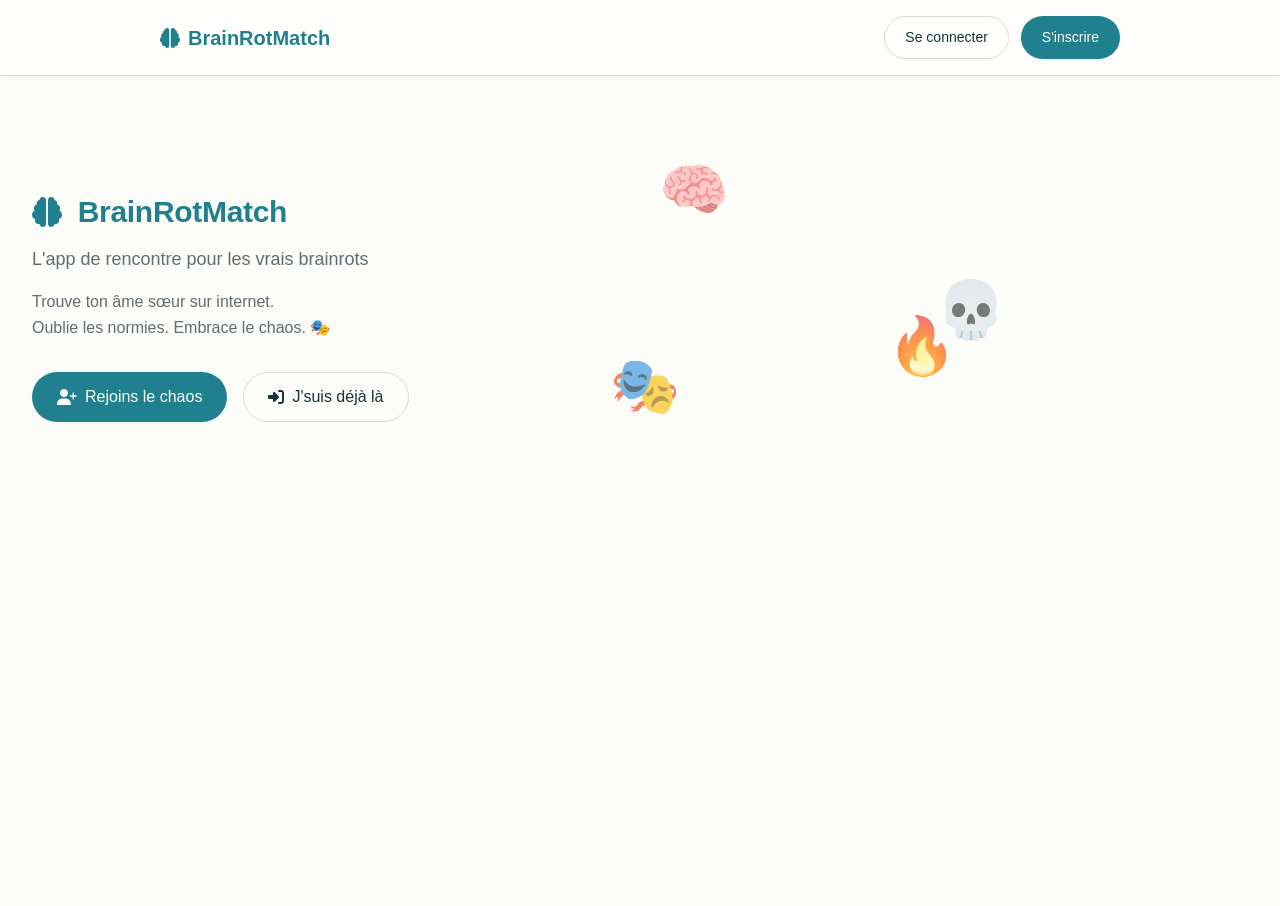
==== frontend/index.html @ 14f940de "Add Frontend" ====
<!DOCTYPE html>
<html lang="fr">
<head>
    <meta charset="UTF-8">
    <meta name="viewport" content="width=device-width, initial-scale=1.0">
    <title>BrainRotMatch - L'app pour les vrais dégénérés</title>
    <link rel="stylesheet" href="style.css">
    <link rel="stylesheet" href="https://cdnjs.cloudflare.com/ajax/libs/font-awesome/6.4.0/css/all.min.css">
</head>
<body>
    <div id="app">
        <!-- Navigation Bar -->
        <nav class="navbar">
            <div class="nav-container">
                <div class="logo">
                    <i class="fas fa-brain"></i>
                    <span>BrainRotMatch</span>
                </div>
                <div class="nav-buttons">
                    <button id="loginBtn" class="btn btn-outline">Se connecter</button>
                    <button id="signupBtn" class="btn btn-primary">S'inscrire</button>
                </div>
                <div id="userMenu" class="user-menu" style="display: none;">
                    <div class="user-info">
                        <span id="userDisplay"></span>
                    </div>
                    <button id="logoutBtn" class="btn btn-small">Déconnexion</button>
                </div>
            </div>
        </nav>

        <!-- Main Content -->
        <main id="mainContent" class="main-content">
            <!-- Landing Page -->
            <section id="landingPage" class="page landing-page active">
                <div class="landing-container">
                    <div class="landing-content">
                        <h1 class="landing-title">
                            <i class="fas fa-brain"></i> BrainRotMatch
                        </h1>
                        <p class="landing-subtitle">L'app de rencontre pour les vrais brainrots</p>
                        <p class="landing-description">
                            Trouve ton âme sœur sur internet.<br>
                            Oublie les normies. Embrace le chaos. 🎭
                        </p>
                        <div class="landing-buttons">
                            <button id="landingSignupBtn" class="btn btn-primary btn-lg">
                                <i class="fas fa-user-plus"></i> Rejoins le chaos
                            </button>
                            <button id="landingLoginBtn" class="btn btn-outline btn-lg">
                                <i class="fas fa-sign-in-alt"></i> J'suis déjà là
                            </button>
                        </div>
                    </div>
                    <div class="landing-visual">
                        <div class="floating-emoji">🧠</div>
                        <div class="floating-emoji" style="--delay: 1s">💀</div>
                        <div class="floating-emoji" style="--delay: 2s">🎭</div>
                        <div class="floating-emoji" style="--delay: 3s">🔥</div>
                    </div>
                </div>
            </section>

            <!-- Login Page -->
            <section id="loginPage" class="page login-page">
                <div class="form-container">
                    <div class="form-card">
                        <button class="close-btn" onclick="closePage('loginPage')">
                            <i class="fas fa-times"></i>
                        </button>
                        <h2>Se connecter</h2>
                        <form id="loginForm" class="auth-form">
                            <div class="form-group">
                                <label for="loginEmail">Email</label>
                                <input 
                                    type="email" 
                                    id="loginEmail" 
                                    name="email" 
                                    placeholder="ton@email.com" 
                                    required
                                >
                            </div>
                            <div class="form-group">
                                <label for="loginPassword">Mot de passe</label>
                                <input 
                                    type="password" 
                                    id="loginPassword" 
                                    name="password" 
                                    placeholder="••••••••" 
                                    required
                                >
                            </div>
                            <button type="submit" class="btn btn-primary btn-full">
                                Me connecter
                            </button>
                        </form>
                        <p class="form-link">
                            Pas encore inscrit ? 
                            <button onclick="switchPage('loginPage', 'signupPage')" class="link-btn">
                                S'inscrire
                            </button>
                        </p>
                    </div>
                </div>
            </section>

            <!-- Signup Page -->
            <section id="signupPage" class="page signup-page">
                <div class="form-container">
                    <div class="form-card">
                        <button class="close-btn" onclick="closePage('signupPage')">
                            <i class="fas fa-times"></i>
                        </button>
                        <h2>Rejoins le chaos</h2>
                        <form id="signupForm" class="auth-form">
                            <div class="form-group">
                                <label for="signupUsername">Nom d'utilisateur</label>
                                <input 
                                    type="text" 
                                    id="signupUsername" 
                                    name="username" 
                                    placeholder="ton_pseudo_chelou" 
                                    required
                                >
                            </div>
                            <div class="form-group">
                                <label for="signupEmail">Email</label>
                                <input 
                                    type="email" 
                                    id="signupEmail" 
                                    name="email" 
                                    placeholder="ton@email.com" 
                                    required
                                >
                            </div>
                            <div class="form-group">
                                <label for="signupPassword">Mot de passe</label>
                                <input 
                                    type="password" 
                                    id="signupPassword" 
                                    name="password" 
                                    placeholder="••••••••" 
                                    required
                                >
                            </div>
                            <div class="form-group">
                                <label for="signupConfirm">Confirmer le mot de passe</label>
                                <input 
                                    type="password" 
                                    id="signupConfirm" 
                                    name="confirm_password" 
                                    placeholder="••••••••" 
                                    required
                                >
                            </div>
                            <div class="form-group">
                                <label for="signupAge">Âge</label>
                                <input 
                                    type="number" 
                                    id="signupAge" 
                                    name="age" 
                                    placeholder="18" 
                                    min="18" 
                                    required
                                >
                            </div>
                            <div class="form-group">
                                <label for="signupBio">Bio (dis-nous quelque chose de chelou)</label>
                                <textarea 
                                    id="signupBio" 
                                    name="bio" 
                                    placeholder="Je suis fan de memes sans sens et j'aime les animes..." 
                                    rows="3"
                                ></textarea>
                            </div>
                            <div class="checkbox-group">
                                <input 
                                    type="checkbox" 
                                    id="brainrotCheck" 
                                    name="is_brainrot" 
                                    required
                                >
                                <label for="brainrotCheck" class="checkbox-label">
                                    <i class="fas fa-check-circle"></i>
                                    Je confirme que je suis un vrai brainrot 🧠💀
                                </label>
                            </div>
                            <button type="submit" class="btn btn-primary btn-full">
                                Créer mon compte
                            </button>
                        </form>
                        <p class="form-link">
                            Déjà inscrit ? 
                            <button onclick="switchPage('signupPage', 'loginPage')" class="link-btn">
                                Se connecter
                            </button>
                        </p>
                    </div>
                </div>
            </section>

            <!-- Swiping Page (Main App) -->
            <section id="swipePage" class="page swipe-page" style="display: none;">
                <div class="swipe-container">
                    <!-- Profile Cards Stack -->
                    <div class="cards-stack">
                        <div class="profile-card">
                            <div class="card-image">
                                <div class="placeholder-image">
                                    <i class="fas fa-image"></i>
                                </div>
                            </div>
                            <div class="card-info">
                                <h3>Charge les profils...</h3>
                                <p>C'est en construction 🚀</p>
                            </div>
                        </div>
                    </div>

                    <!-- Swipe Controls -->
                    <div class="swipe-controls">
                        <button id="rejectBtn" class="control-btn reject-btn" title="Non merci">
                            <i class="fas fa-times"></i>
                        </button>
                        <button id="likeBtn" class="control-btn like-btn" title="Oh oui !">
                            <i class="fas fa-heart"></i>
                        </button>
                    </div>
                </div>

                <!-- Keyboard Hints -->
                <div class="keyboard-hints">
                    <span><kbd>← </kbd> ou clic left = Non</span>
                    <span><kbd>→ </kbd> ou clic right = Oui</span>
                </div>
            </section>

            <!-- Profile Page -->
            <section id="profilePage" class="page profile-page" style="display: none;">
                <div class="profile-container">
                    <div class="profile-card-large">
                        <div class="profile-header">
                            <h2 id="profileName"></h2>
                            <button class="close-btn" onclick="closePage('profilePage')">
                                <i class="fas fa-times"></i>
                            </button>
                        </div>
                        <div class="profile-content">
                            <div class="profile-image">
                                <div class="placeholder-image">
                                    <i class="fas fa-user"></i>
                                </div>
                            </div>
                            <div class="profile-info">
                                <p id="profileAge"></p>
                                <p id="profileBio"></p>
                            </div>
                        </div>
                        <button class="btn btn-primary btn-full" onclick="goToSwipe()">
                            Retour aux matches
                        </button>
                    </div>
                </div>
            </section>
        </main>

        <!-- Toast Notifications -->
        <div id="toastContainer" class="toast-container"></div>
    </div>

    <script src="script.js"></script>
</body>
</html>
---- frontend/style.css ----
:root {
  /* Primitive Color Tokens */
  --color-white: rgba(255, 255, 255, 1);
  --color-black: rgba(0, 0, 0, 1);
  --color-cream-50: rgba(252, 252, 249, 1);
  --color-cream-100: rgba(255, 255, 253, 1);
  --color-gray-200: rgba(245, 245, 245, 1);
  --color-gray-300: rgba(167, 169, 169, 1);
  --color-gray-400: rgba(119, 124, 124, 1);
  --color-slate-500: rgba(98, 108, 113, 1);
  --color-brown-600: rgba(94, 82, 64, 1);
  --color-charcoal-700: rgba(31, 33, 33, 1);
  --color-charcoal-800: rgba(38, 40, 40, 1);
  --color-slate-900: rgba(19, 52, 59, 1);
  --color-teal-300: rgba(50, 184, 198, 1);
  --color-teal-400: rgba(45, 166, 178, 1);
  --color-teal-500: rgba(33, 128, 141, 1);
  --color-teal-600: rgba(29, 116, 128, 1);
  --color-teal-700: rgba(26, 104, 115, 1);
  --color-teal-800: rgba(41, 150, 161, 1);
  --color-red-400: rgba(255, 84, 89, 1);
  --color-red-500: rgba(192, 21, 47, 1);
  --color-orange-400: rgba(230, 129, 97, 1);
  --color-orange-500: rgba(168, 75, 47, 1);

  /* RGB versions for opacity control */
  --color-brown-600-rgb: 94, 82, 64;
  --color-teal-500-rgb: 33, 128, 141;
  --color-slate-900-rgb: 19, 52, 59;
  --color-slate-500-rgb: 98, 108, 113;
  --color-red-500-rgb: 192, 21, 47;
  --color-red-400-rgb: 255, 84, 89;
  --color-orange-500-rgb: 168, 75, 47;
  --color-orange-400-rgb: 230, 129, 97;

  /* Background color tokens (Light Mode) */
  --color-bg-1: rgba(59, 130, 246, 0.08); /* Light blue */
  --color-bg-2: rgba(245, 158, 11, 0.08); /* Light yellow */
  --color-bg-3: rgba(34, 197, 94, 0.08); /* Light green */
  --color-bg-4: rgba(239, 68, 68, 0.08); /* Light red */
  --color-bg-5: rgba(147, 51, 234, 0.08); /* Light purple */
  --color-bg-6: rgba(249, 115, 22, 0.08); /* Light orange */
  --color-bg-7: rgba(236, 72, 153, 0.08); /* Light pink */
  --color-bg-8: rgba(6, 182, 212, 0.08); /* Light cyan */

  /* Semantic Color Tokens (Light Mode) */
  --color-background: var(--color-cream-50);
  --color-surface: var(--color-cream-100);
  --color-text: var(--color-slate-900);
  --color-text-secondary: var(--color-slate-500);
  --color-primary: var(--color-teal-500);
  --color-primary-hover: var(--color-teal-600);
  --color-primary-active: var(--color-teal-700);
  --color-secondary: rgba(var(--color-brown-600-rgb), 0.12);
  --color-secondary-hover: rgba(var(--color-brown-600-rgb), 0.2);
  --color-secondary-active: rgba(var(--color-brown-600-rgb), 0.25);
  --color-border: rgba(var(--color-brown-600-rgb), 0.2);
  --color-btn-primary-text: var(--color-cream-50);
  --color-card-border: rgba(var(--color-brown-600-rgb), 0.12);
  --color-card-border-inner: rgba(var(--color-brown-600-rgb), 0.12);
  --color-error: var(--color-red-500);
  --color-success: var(--color-teal-500);
  --color-warning: var(--color-orange-500);
  --color-info: var(--color-slate-500);
  --color-focus-ring: rgba(var(--color-teal-500-rgb), 0.4);
  --color-select-caret: rgba(var(--color-slate-900-rgb), 0.8);

  /* Common style patterns */
  --focus-ring: 0 0 0 3px var(--color-focus-ring);
  --focus-outline: 2px solid var(--color-primary);
  --status-bg-opacity: 0.15;
  --status-border-opacity: 0.25;
  --select-caret-light: url("data:image/svg+xml,%3Csvg xmlns='http://www.w3.org/2000/svg' width='16' height='16' viewBox='0 0 24 24' fill='none' stroke='%23134252' stroke-width='2' stroke-linecap='round' stroke-linejoin='round'%3E%3Cpolyline points='6 9 12 15 18 9'%3E%3C/polyline%3E%3C/svg%3E");
  --select-caret-dark: url("data:image/svg+xml,%3Csvg xmlns='http://www.w3.org/2000/svg' width='16' height='16' viewBox='0 0 24 24' fill='none' stroke='%23f5f5f5' stroke-width='2' stroke-linecap='round' stroke-linejoin='round'%3E%3Cpolyline points='6 9 12 15 18 9'%3E%3C/polyline%3E%3C/svg%3E");

  /* RGB versions for opacity control */
  --color-success-rgb: 33, 128, 141;
  --color-error-rgb: 192, 21, 47;
  --color-warning-rgb: 168, 75, 47;
  --color-info-rgb: 98, 108, 113;

  /* Typography */
  --font-family-base: "FKGroteskNeue", "Geist", "Inter", -apple-system,
    BlinkMacSystemFont, "Segoe UI", Roboto, sans-serif;
  --font-family-mono: "Berkeley Mono", ui-monospace, SFMono-Regular, Menlo,
    Monaco, Consolas, monospace;
  --font-size-xs: 11px;
  --font-size-sm: 12px;
  --font-size-base: 14px;
  --font-size-md: 14px;
  --font-size-lg: 16px;
  --font-size-xl: 18px;
  --font-size-2xl: 20px;
  --font-size-3xl: 24px;
  --font-size-4xl: 30px;
  --font-weight-normal: 400;
  --font-weight-medium: 500;
  --font-weight-semibold: 550;
  --font-weight-bold: 600;
  --line-height-tight: 1.2;
  --line-height-normal: 1.5;
  --letter-spacing-tight: -0.01em;

  /* Spacing */
  --space-0: 0;
  --space-1: 1px;
  --space-2: 2px;
  --space-4: 4px;
  --space-6: 6px;
  --space-8: 8px;
  --space-10: 10px;
  --space-12: 12px;
  --space-16: 16px;
  --space-20: 20px;
  --space-24: 24px;
  --space-32: 32px;

  /* Border Radius */
  --radius-sm: 6px;
  --radius-base: 8px;
  --radius-md: 10px;
  --radius-lg: 12px;
  --radius-full: 9999px;

  /* Shadows */
  --shadow-xs: 0 1px 2px rgba(0, 0, 0, 0.02);
  --shadow-sm: 0 1px 3px rgba(0, 0, 0, 0.04), 0 1px 2px rgba(0, 0, 0, 0.02);
  --shadow-md: 0 4px 6px -1px rgba(0, 0, 0, 0.04),
    0 2px 4px -1px rgba(0, 0, 0, 0.02);
  --shadow-lg: 0 10px 15px -3px rgba(0, 0, 0, 0.04),
    0 4px 6px -2px rgba(0, 0, 0, 0.02);
  --shadow-inset-sm: inset 0 1px 0 rgba(255, 255, 255, 0.15),
    inset 0 -1px 0 rgba(0, 0, 0, 0.03);

  /* Animation */
  --duration-fast: 150ms;
  --duration-normal: 250ms;
  --ease-standard: cubic-bezier(0.16, 1, 0.3, 1);

  /* Layout */
  --container-sm: 640px;
  --container-md: 768px;
  --container-lg: 1024px;
  --container-xl: 1280px;
}

/* Dark mode colors */
@media (prefers-color-scheme: dark) {
  :root {
    /* RGB versions for opacity control (Dark Mode) */
    --color-gray-400-rgb: 119, 124, 124;
    --color-teal-300-rgb: 50, 184, 198;
    --color-gray-300-rgb: 167, 169, 169;
    --color-gray-200-rgb: 245, 245, 245;

    /* Background color tokens (Dark Mode) */
    --color-bg-1: rgba(29, 78, 216, 0.15); /* Dark blue */
    --color-bg-2: rgba(180, 83, 9, 0.15); /* Dark yellow */
    --color-bg-3: rgba(21, 128, 61, 0.15); /* Dark green */
    --color-bg-4: rgba(185, 28, 28, 0.15); /* Dark red */
    --color-bg-5: rgba(107, 33, 168, 0.15); /* Dark purple */
    --color-bg-6: rgba(194, 65, 12, 0.15); /* Dark orange */
    --color-bg-7: rgba(190, 24, 93, 0.15); /* Dark pink */
    --color-bg-8: rgba(8, 145, 178, 0.15); /* Dark cyan */

    /* Semantic Color Tokens (Dark Mode) */
    --color-background: var(--color-charcoal-700);
    --color-surface: var(--color-charcoal-800);
    --color-text: var(--color-gray-200);
    --color-text-secondary: rgba(var(--color-gray-300-rgb), 0.7);
    --color-primary: var(--color-teal-300);
    --color-primary-hover: var(--color-teal-400);
    --color-primary-active: var(--color-teal-800);
    --color-secondary: rgba(var(--color-gray-400-rgb), 0.15);
    --color-secondary-hover: rgba(var(--color-gray-400-rgb), 0.25);
    --color-secondary-active: rgba(var(--color-gray-400-rgb), 0.3);
    --color-border: rgba(var(--color-gray-400-rgb), 0.3);
    --color-error: var(--color-red-400);
    --color-success: var(--color-teal-300);
    --color-warning: var(--color-orange-400);
    --color-info: var(--color-gray-300);
    --color-focus-ring: rgba(var(--color-teal-300-rgb), 0.4);
    --color-btn-primary-text: var(--color-slate-900);
    --color-card-border: rgba(var(--color-gray-400-rgb), 0.2);
    --color-card-border-inner: rgba(var(--color-gray-400-rgb), 0.15);
    --shadow-inset-sm: inset 0 1px 0 rgba(255, 255, 255, 0.1),
      inset 0 -1px 0 rgba(0, 0, 0, 0.15);
    --button-border-secondary: rgba(var(--color-gray-400-rgb), 0.2);
    --color-border-secondary: rgba(var(--color-gray-400-rgb), 0.2);
    --color-select-caret: rgba(var(--color-gray-200-rgb), 0.8);

    /* Common style patterns - updated for dark mode */
    --focus-ring: 0 0 0 3px var(--color-focus-ring);
    --focus-outline: 2px solid var(--color-primary);
    --status-bg-opacity: 0.15;
    --status-border-opacity: 0.25;
    --select-caret-light: url("data:image/svg+xml,%3Csvg xmlns='http://www.w3.org/2000/svg' width='16' height='16' viewBox='0 0 24 24' fill='none' stroke='%23134252' stroke-width='2' stroke-linecap='round' stroke-linejoin='round'%3E%3Cpolyline points='6 9 12 15 18 9'%3E%3C/polyline%3E%3C/svg%3E");
    --select-caret-dark: url("data:image/svg+xml,%3Csvg xmlns='http://www.w3.org/2000/svg' width='16' height='16' viewBox='0 0 24 24' fill='none' stroke='%23f5f5f5' stroke-width='2' stroke-linecap='round' stroke-linejoin='round'%3E%3Cpolyline points='6 9 12 15 18 9'%3E%3C/polyline%3E%3C/svg%3E");

    /* RGB versions for dark mode */
    --color-success-rgb: var(--color-teal-300-rgb);
    --color-error-rgb: var(--color-red-400-rgb);
    --color-warning-rgb: var(--color-orange-400-rgb);
    --color-info-rgb: var(--color-gray-300-rgb);
  }
}

/* Data attribute for manual theme switching */
[data-color-scheme="dark"] {
  /* RGB versions for opacity control (dark mode) */
  --color-gray-400-rgb: 119, 124, 124;
  --color-teal-300-rgb: 50, 184, 198;
  --color-gray-300-rgb: 167, 169, 169;
  --color-gray-200-rgb: 245, 245, 245;

  /* Colorful background palette - Dark Mode */
  --color-bg-1: rgba(29, 78, 216, 0.15); /* Dark blue */
  --color-bg-2: rgba(180, 83, 9, 0.15); /* Dark yellow */
  --color-bg-3: rgba(21, 128, 61, 0.15); /* Dark green */
  --color-bg-4: rgba(185, 28, 28, 0.15); /* Dark red */
  --color-bg-5: rgba(107, 33, 168, 0.15); /* Dark purple */
  --color-bg-6: rgba(194, 65, 12, 0.15); /* Dark orange */
  --color-bg-7: rgba(190, 24, 93, 0.15); /* Dark pink */
  --color-bg-8: rgba(8, 145, 178, 0.15); /* Dark cyan */

  /* Semantic Color Tokens (Dark Mode) */
  --color-background: var(--color-charcoal-700);
  --color-surface: var(--color-charcoal-800);
  --color-text: var(--color-gray-200);
  --color-text-secondary: rgba(var(--color-gray-300-rgb), 0.7);
  --color-primary: var(--color-teal-300);
  --color-primary-hover: var(--color-teal-400);
  --color-primary-active: var(--color-teal-800);
  --color-secondary: rgba(var(--color-gray-400-rgb), 0.15);
  --color-secondary-hover: rgba(var(--color-gray-400-rgb), 0.25);
  --color-secondary-active: rgba(var(--color-gray-400-rgb), 0.3);
  --color-border: rgba(var(--color-gray-400-rgb), 0.3);
  --color-error: var(--color-red-400);
  --color-success: var(--color-teal-300);
  --color-warning: var(--color-orange-400);
  --color-info: var(--color-gray-300);
  --color-focus-ring: rgba(var(--color-teal-300-rgb), 0.4);
  --color-btn-primary-text: var(--color-slate-900);
  --color-card-border: rgba(var(--color-gray-400-rgb), 0.15);
  --color-card-border-inner: rgba(var(--color-gray-400-rgb), 0.15);
  --shadow-inset-sm: inset 0 1px 0 rgba(255, 255, 255, 0.1),
    inset 0 -1px 0 rgba(0, 0, 0, 0.15);
  --color-border-secondary: rgba(var(--color-gray-400-rgb), 0.2);
  --color-select-caret: rgba(var(--color-gray-200-rgb), 0.8);

  /* Common style patterns - updated for dark mode */
  --focus-ring: 0 0 0 3px var(--color-focus-ring);
  --focus-outline: 2px solid var(--color-primary);
  --status-bg-opacity: 0.15;
  --status-border-opacity: 0.25;
  --select-caret-light: url("data:image/svg+xml,%3Csvg xmlns='http://www.w3.org/2000/svg' width='16' height='16' viewBox='0 0 24 24' fill='none' stroke='%23134252' stroke-width='2' stroke-linecap='round' stroke-linejoin='round'%3E%3Cpolyline points='6 9 12 15 18 9'%3E%3C/polyline%3E%3C/svg%3E");
  --select-caret-dark: url("data:image/svg+xml,%3Csvg xmlns='http://www.w3.org/2000/svg' width='16' height='16' viewBox='0 0 24 24' fill='none' stroke='%23f5f5f5' stroke-width='2' stroke-linecap='round' stroke-linejoin='round'%3E%3Cpolyline points='6 9 12 15 18 9'%3E%3C/polyline%3E%3C/svg%3E");

  /* RGB versions for dark mode */
  --color-success-rgb: var(--color-teal-300-rgb);
  --color-error-rgb: var(--color-red-400-rgb);
  --color-warning-rgb: var(--color-orange-400-rgb);
  --color-info-rgb: var(--color-gray-300-rgb);
}

[data-color-scheme="light"] {
  /* RGB versions for opacity control (light mode) */
  --color-brown-600-rgb: 94, 82, 64;
  --color-teal-500-rgb: 33, 128, 141;
  --color-slate-900-rgb: 19, 52, 59;

  /* Semantic Color Tokens (Light Mode) */
  --color-background: var(--color-cream-50);
  --color-surface: var(--color-cream-100);
  --color-text: var(--color-slate-900);
  --color-text-secondary: var(--color-slate-500);
  --color-primary: var(--color-teal-500);
  --color-primary-hover: var(--color-teal-600);
  --color-primary-active: var(--color-teal-700);
  --color-secondary: rgba(var(--color-brown-600-rgb), 0.12);
  --color-secondary-hover: rgba(var(--color-brown-600-rgb), 0.2);
  --color-secondary-active: rgba(var(--color-brown-600-rgb), 0.25);
  --color-border: rgba(var(--color-brown-600-rgb), 0.2);
  --color-btn-primary-text: var(--color-cream-50);
  --color-card-border: rgba(var(--color-brown-600-rgb), 0.12);
  --color-card-border-inner: rgba(var(--color-brown-600-rgb), 0.12);
  --color-error: var(--color-red-500);
  --color-success: var(--color-teal-500);
  --color-warning: var(--color-orange-500);
  --color-info: var(--color-slate-500);
  --color-focus-ring: rgba(var(--color-teal-500-rgb), 0.4);

  /* RGB versions for light mode */
  --color-success-rgb: var(--color-teal-500-rgb);
  --color-error-rgb: var(--color-red-500-rgb);
  --color-warning-rgb: var(--color-orange-500-rgb);
  --color-info-rgb: var(--color-slate-500-rgb);
}

/* Base styles */
html {
  font-size: var(--font-size-base);
  font-family: var(--font-family-base);
  line-height: var(--line-height-normal);
  color: var(--color-text);
  background-color: var(--color-background);
  -webkit-font-smoothing: antialiased;
  box-sizing: border-box;
}

body {
  margin: 0;
  padding: 0;
}

*,
*::before,
*::after {
  box-sizing: inherit;
}

/* Typography */
h1,
h2,
h3,
h4,
h5,
h6 {
  margin: 0;
  font-weight: var(--font-weight-semibold);
  line-height: var(--line-height-tight);
  color: var(--color-text);
  letter-spacing: var(--letter-spacing-tight);
}

h1 {
  font-size: var(--font-size-4xl);
}
h2 {
  font-size: var(--font-size-3xl);
}
h3 {
  font-size: var(--font-size-2xl);
}
h4 {
  font-size: var(--font-size-xl);
}
h5 {
  font-size: var(--font-size-lg);
}
h6 {
  font-size: var(--font-size-md);
}

p {
  margin: 0 0 var(--space-16) 0;
}

a {
  color: var(--color-primary);
  text-decoration: none;
  transition: color var(--duration-fast) var(--ease-standard);
}

a:hover {
  color: var(--color-primary-hover);
}

code,
pre {
  font-family: var(--font-family-mono);
  font-size: calc(var(--font-size-base) * 0.95);
  background-color: var(--color-secondary);
  border-radius: var(--radius-sm);
}

code {
  padding: var(--space-1) var(--space-4);
}

pre {
  padding: var(--space-16);
  margin: var(--space-16) 0;
  overflow: auto;
  border: 1px solid var(--color-border);
}

pre code {
  background: none;
  padding: 0;
}

/* Buttons */
.btn {
  display: inline-flex;
  align-items: center;
  justify-content: center;
  padding: var(--space-8) var(--space-16);
  border-radius: var(--radius-base);
  font-size: var(--font-size-base);
  font-weight: 500;
  line-height: 1.5;
  cursor: pointer;
  transition: all var(--duration-normal) var(--ease-standard);
  border: none;
  text-decoration: none;
  position: relative;
}

.btn:focus-visible {
  outline: none;
  box-shadow: var(--focus-ring);
}

.btn--primary {
  background: var(--color-primary);
  color: var(--color-btn-primary-text);
}

.btn--primary:hover {
  background: var(--color-primary-hover);
}

.btn--primary:active {
  background: var(--color-primary-active);
}

.btn--secondary {
  background: var(--color-secondary);
  color: var(--color-text);
}

.btn--secondary:hover {
  background: var(--color-secondary-hover);
}

.btn--secondary:active {
  background: var(--color-secondary-active);
}

.btn--outline {
  background: transparent;
  border: 1px solid var(--color-border);
  color: var(--color-text);
}

.btn--outline:hover {
  background: var(--color-secondary);
}

.btn--sm {
  padding: var(--space-4) var(--space-12);
  font-size: var(--font-size-sm);
  border-radius: var(--radius-sm);
}

.btn--lg {
  padding: var(--space-10) var(--space-20);
  font-size: var(--font-size-lg);
  border-radius: var(--radius-md);
}

.btn--full-width {
  width: 100%;
}

.btn:disabled {
  opacity: 0.5;
  cursor: not-allowed;
}

/* Form elements */
.form-control {
  display: block;
  width: 100%;
  padding: var(--space-8) var(--space-12);
  font-size: var(--font-size-md);
  line-height: 1.5;
  color: var(--color-text);
  background-color: var(--color-surface);
  border: 1px solid var(--color-border);
  border-radius: var(--radius-base);
  transition: border-color var(--duration-fast) var(--ease-standard),
    box-shadow var(--duration-fast) var(--ease-standard);
}

textarea.form-control {
  font-family: var(--font-family-base);
  font-size: var(--font-size-base);
}

select.form-control {
  padding: var(--space-8) var(--space-12);
  -webkit-appearance: none;
  -moz-appearance: none;
  appearance: none;
  background-image: var(--select-caret-light);
  background-repeat: no-repeat;
  background-position: right var(--space-12) center;
  background-size: 16px;
  padding-right: var(--space-32);
}

/* Add a dark mode specific caret */
@media (prefers-color-scheme: dark) {
  select.form-control {
    background-image: var(--select-caret-dark);
  }
}

/* Also handle data-color-scheme */
[data-color-scheme="dark"] select.form-control {
  background-image: var(--select-caret-dark);
}

[data-color-scheme="light"] select.form-control {
  background-image: var(--select-caret-light);
}

.form-control:focus {
  border-color: var(--color-primary);
  outline: var(--focus-outline);
}

.form-label {
  display: block;
  margin-bottom: var(--space-8);
  font-weight: var(--font-weight-medium);
  font-size: var(--font-size-sm);
}

.form-group {
  margin-bottom: var(--space-16);
}

/* Card component */
.card {
  background-color: var(--color-surface);
  border-radius: var(--radius-lg);
  border: 1px solid var(--color-card-border);
  box-shadow: var(--shadow-sm);
  overflow: hidden;
  transition: box-shadow var(--duration-normal) var(--ease-standard);
}

.card:hover {
  box-shadow: var(--shadow-md);
}

.card__body {
  padding: var(--space-16);
}

.card__header,
.card__footer {
  padding: var(--space-16);
  border-bottom: 1px solid var(--color-card-border-inner);
}

/* Status indicators - simplified with CSS variables */
.status {
  display: inline-flex;
  align-items: center;
  padding: var(--space-6) var(--space-12);
  border-radius: var(--radius-full);
  font-weight: var(--font-weight-medium);
  font-size: var(--font-size-sm);
}

.status--success {
  background-color: rgba(
    var(--color-success-rgb, 33, 128, 141),
    var(--status-bg-opacity)
  );
  color: var(--color-success);
  border: 1px solid
    rgba(var(--color-success-rgb, 33, 128, 141), var(--status-border-opacity));
}

.status--error {
  background-color: rgba(
    var(--color-error-rgb, 192, 21, 47),
    var(--status-bg-opacity)
  );
  color: var(--color-error);
  border: 1px solid
    rgba(var(--color-error-rgb, 192, 21, 47), var(--status-border-opacity));
}

.status--warning {
  background-color: rgba(
    var(--color-warning-rgb, 168, 75, 47),
    var(--status-bg-opacity)
  );
  color: var(--color-warning);
  border: 1px solid
    rgba(var(--color-warning-rgb, 168, 75, 47), var(--status-border-opacity));
}

.status--info {
  background-color: rgba(
    var(--color-info-rgb, 98, 108, 113),
    var(--status-bg-opacity)
  );
  color: var(--color-info);
  border: 1px solid
    rgba(var(--color-info-rgb, 98, 108, 113), var(--status-border-opacity));
}

/* Container layout */
.container {
  width: 100%;
  margin-right: auto;
  margin-left: auto;
  padding-right: var(--space-16);
  padding-left: var(--space-16);
}

@media (min-width: 640px) {
  .container {
    max-width: var(--container-sm);
  }
}
@media (min-width: 768px) {
  .container {
    max-width: var(--container-md);
  }
}
@media (min-width: 1024px) {
  .container {
    max-width: var(--container-lg);
  }
}
@media (min-width: 1280px) {
  .container {
    max-width: var(--container-xl);
  }
}

/* Utility classes */
.flex {
  display: flex;
}
.flex-col {
  flex-direction: column;
}
.items-center {
  align-items: center;
}
.justify-center {
  justify-content: center;
}
.justify-between {
  justify-content: space-between;
}
.gap-4 {
  gap: var(--space-4);
}
.gap-8 {
  gap: var(--space-8);
}
.gap-16 {
  gap: var(--space-16);
}

.m-0 {
  margin: 0;
}
.mt-8 {
  margin-top: var(--space-8);
}
.mb-8 {
  margin-bottom: var(--space-8);
}
.mx-8 {
  margin-left: var(--space-8);
  margin-right: var(--space-8);
}
.my-8 {
  margin-top: var(--space-8);
  margin-bottom: var(--space-8);
}

.p-0 {
  padding: 0;
}
.py-8 {
  padding-top: var(--space-8);
  padding-bottom: var(--space-8);
}
.px-8 {
  padding-left: var(--space-8);
  padding-right: var(--space-8);
}
.py-16 {
  padding-top: var(--space-16);
  padding-bottom: var(--space-16);
}
.px-16 {
  padding-left: var(--space-16);
  padding-right: var(--space-16);
}

.block {
  display: block;
}
.hidden {
  display: none;
}

/* Accessibility */
.sr-only {
  position: absolute;
  width: 1px;
  height: 1px;
  padding: 0;
  margin: -1px;
  overflow: hidden;
  clip: rect(0, 0, 0, 0);
  white-space: nowrap;
  border-width: 0;
}

:focus-visible {
  outline: var(--focus-outline);
  outline-offset: 2px;
}

/* Dark mode specifics */
[data-color-scheme="dark"] .btn--outline {
  border: 1px solid var(--color-border-secondary);
}

@font-face {
  font-family: 'FKGroteskNeue';
  src: url('https://r2cdn.perplexity.ai/fonts/FKGroteskNeue.woff2')
    format('woff2');
}

/* END PERPLEXITY DESIGN SYSTEM */
/* ===================================
   VARIABLES & RESET
   =================================== */
:root {
    /* Using design system variables - custom overrides only where needed */
    --transition: all var(--duration-normal) var(--ease-standard);
    --transition-fast: all var(--duration-fast) var(--ease-standard);
}

* {
    margin: 0;
    padding: 0;
    box-sizing: border-box;
}

html {
    scroll-behavior: smooth;
    font-size: var(--font-size-base);
    font-family: var(--font-family-base);
    line-height: var(--line-height-normal);
    color: var(--color-text);
    background-color: var(--color-background);
    -webkit-font-smoothing: antialiased;
}

body {
    font-family: var(--font-family-base);
    background: var(--color-background);
    color: var(--color-text);
    overflow-x: hidden;
    min-height: 100vh;
}

/* ===================================
   GLOBAL STYLES
   =================================== */
.page {
    display: none;
    animation: fadeIn 0.4s var(--ease-standard);
}

.page.active {
    display: block;
}

@keyframes fadeIn {
    from {
        opacity: 0;
        transform: translateY(10px);
    }
    to {
        opacity: 1;
        transform: translateY(0);
    }
}

/* ===================================
   NAVBAR
   =================================== */
.navbar {
    background: var(--color-surface);
    backdrop-filter: blur(10px);
    border-bottom: 1px solid var(--color-border);
    padding: var(--space-16) 0;
    position: sticky;
    top: 0;
    z-index: 100;
    box-shadow: var(--shadow-sm);
}

.nav-container {
    max-width: var(--container-lg);
    margin: 0 auto;
    padding: 0 var(--space-32);
    display: flex;
    justify-content: space-between;
    align-items: center;
}

.logo {
    display: flex;
    align-items: center;
    gap: var(--space-8);
    font-size: var(--font-size-2xl);
    font-weight: var(--font-weight-bold);
    color: var(--color-primary);
    cursor: pointer;
    transition: var(--transition);
}

.logo:hover {
    transform: scale(1.05);
    color: var(--color-primary-hover);
}

.nav-buttons {
    display: flex;
    gap: var(--space-12);
}

.user-menu {
    display: flex;
    align-items: center;
    gap: var(--space-12);
}

.user-info {
    display: flex;
    align-items: center;
    gap: var(--space-8);
    padding: var(--space-8) var(--space-16);
    background: var(--color-secondary);
    border-radius: var(--radius-full);
    border: 1px solid var(--color-border);
    font-size: var(--font-size-sm);
    color: var(--color-text);
}

/* ===================================
   BUTTONS
   =================================== */
.btn {
    padding: var(--space-10) var(--space-20);
    border: 1px solid transparent;
    border-radius: var(--radius-full);
    font-size: var(--font-size-base);
    font-weight: var(--font-weight-medium);
    cursor: pointer;
    transition: var(--transition);
    display: inline-flex;
    align-items: center;
    gap: var(--space-8);
    white-space: nowrap;
    font-family: var(--font-family-base);
}

.btn:focus-visible {
    outline: var(--focus-outline);
    box-shadow: var(--focus-ring);
}

.btn-primary {
    background: var(--color-primary);
    color: var(--color-btn-primary-text);
    box-shadow: var(--shadow-sm);
}

.btn-primary:hover {
    background: var(--color-primary-hover);
    transform: translateY(-2px);
    box-shadow: var(--shadow-md);
}

.btn-primary:active {
    transform: translateY(0);
    background: var(--color-primary-active);
}

.btn-outline {
    background: transparent;
    color: var(--color-text);
    border: 1px solid var(--color-border);
}

.btn-outline:hover {
    background: var(--color-secondary);
    border-color: var(--color-primary);
}

.btn-small {
    padding: var(--space-6) var(--space-12);
    font-size: var(--font-size-sm);
}

.btn-full {
    width: 100%;
}

.btn-lg {
    padding: var(--space-12) var(--space-24);
    font-size: var(--font-size-lg);
}

.link-btn {
    background: none;
    border: none;
    color: var(--color-primary);
    cursor: pointer;
    text-decoration: underline;
    font-weight: var(--font-weight-medium);
    padding: 0;
    transition: var(--transition);
    font-family: var(--font-family-base);
}

.link-btn:hover {
    color: var(--color-primary-hover);
}

.close-btn {
    background: transparent;
    border: none;
    color: var(--color-text);
    font-size: var(--font-size-2xl);
    cursor: pointer;
    padding: var(--space-8);
    transition: var(--transition);
    border-radius: var(--radius-full);
}

.close-btn:hover {
    color: var(--color-primary);
    background: var(--color-secondary);
}

.control-btn {
    width: 70px;
    height: 70px;
    border-radius: var(--radius-full);
    border: none;
    font-size: var(--font-size-4xl);
    cursor: pointer;
    transition: var(--transition);
    display: flex;
    align-items: center;
    justify-content: center;
    box-shadow: var(--shadow-md);
}

.control-btn:focus-visible {
    outline: var(--focus-outline);
    box-shadow: var(--focus-ring);
}

.reject-btn {
    background: var(--color-error);
    color: var(--color-white);
}

.reject-btn:hover {
    transform: scale(1.1);
    box-shadow: var(--shadow-lg);
    opacity: 0.9;
}

.like-btn {
    background: var(--color-primary);
    color: var(--color-btn-primary-text);
}

.like-btn:hover {
    transform: scale(1.1);
    box-shadow: var(--shadow-lg);
    background: var(--color-primary-hover);
}

/* ===================================
   LANDING PAGE
   =================================== */
.landing-page {
    min-height: calc(100vh - 70px);
    display: flex;
    align-items: center;
    justify-content: center;
    padding: var(--space-32);
}

.landing-container {
    max-width: var(--container-lg);
    width: 100%;
    display: grid;
    grid-template-columns: 1fr 1fr;
    gap: var(--space-32);
    align-items: center;
}

.landing-content {
    animation: slideInLeft 0.6s var(--ease-standard);
}

@keyframes slideInLeft {
    from {
        opacity: 0;
        transform: translateX(-30px);
    }
    to {
        opacity: 1;
        transform: translateX(0);
    }
}

.landing-title {
    font-size: var(--font-size-4xl);
    margin-bottom: var(--space-16);
    color: var(--color-primary);
    font-weight: var(--font-weight-bold);
    line-height: var(--line-height-tight);
    letter-spacing: var(--letter-spacing-tight);
    display: flex;
    align-items: center;
    gap: var(--space-16);
}

.landing-subtitle {
    font-size: var(--font-size-xl);
    color: var(--color-text-secondary);
    margin-bottom: var(--space-16);
    font-weight: var(--font-weight-medium);
}

.landing-description {
    font-size: var(--font-size-lg);
    color: var(--color-text-secondary);
    margin-bottom: var(--space-32);
    line-height: 1.6;
}

.landing-buttons {
    display: flex;
    gap: var(--space-16);
    flex-wrap: wrap;
}

.landing-visual {
    position: relative;
    height: 400px;
    animation: slideInRight 0.6s var(--ease-standard);
}

@keyframes slideInRight {
    from {
        opacity: 0;
        transform: translateX(30px);
    }
    to {
        opacity: 1;
        transform: translateX(0);
    }
}

.floating-emoji {
    position: absolute;
    font-size: 4rem;
    animation: float 4s ease-in-out infinite;
    --delay: 0s;
    animation-delay: var(--delay);
    opacity: 0.7;
}

.floating-emoji:nth-child(1) { top: 10%; left: 20%; }
.floating-emoji:nth-child(2) { top: 40%; right: 10%; }
.floating-emoji:nth-child(3) { bottom: 20%; left: 10%; }
.floating-emoji:nth-child(4) { bottom: 30%; right: 20%; }

@keyframes float {
    0%, 100% {
        transform: translateY(0px) rotate(0deg);
    }
    25% {
        transform: translateY(-20px) rotate(5deg);
    }
    50% {
        transform: translateY(-30px) rotate(-5deg);
    }
    75% {
        transform: translateY(-10px) rotate(3deg);
    }
}

/* ===================================
   FORMS
   =================================== */
.form-container {
    min-height: calc(100vh - 70px);
    display: flex;
    align-items: center;
    justify-content: center;
    padding: var(--space-32);
}

.form-card {
    background: var(--color-surface);
    backdrop-filter: blur(10px);
    border: 1px solid var(--color-card-border);
    border-radius: var(--radius-lg);
    padding: var(--space-32);
    max-width: 450px;
    width: 100%;
    box-shadow: var(--shadow-lg);
    position: relative;
    animation: slideUp 0.5s var(--ease-standard);
}

@keyframes slideUp {
    from {
        opacity: 0;
        transform: translateY(30px);
    }
    to {
        opacity: 1;
        transform: translateY(0);
    }
}

.form-card h2 {
    font-size: var(--font-size-3xl);
    margin-bottom: var(--space-32);
    color: var(--color-primary);
    font-weight: var(--font-weight-bold);
    line-height: var(--line-height-tight);
}

.form-card .close-btn {
    position: absolute;
    top: var(--space-16);
    right: var(--space-16);
}

.auth-form {
    display: flex;
    flex-direction: column;
    gap: var(--space-20);
}

.form-group {
    display: flex;
    flex-direction: column;
    gap: var(--space-8);
}

.form-group label {
    font-weight: var(--font-weight-medium);
    color: var(--color-text);
    font-size: var(--font-size-sm);
}

.form-group input,
.form-group textarea {
    padding: var(--space-12) var(--space-16);
    background: var(--color-background);
    border: 1px solid var(--color-border);
    border-radius: var(--radius-base);
    color: var(--color-text);
    font-size: var(--font-size-base);
    font-family: var(--font-family-base);
    transition: var(--transition);
}

.form-group input:focus,
.form-group textarea:focus {
    outline: var(--focus-outline);
    border-color: var(--color-primary);
    box-shadow: var(--focus-ring);
}

.form-group input::placeholder,
.form-group textarea::placeholder {
    color: var(--color-text-secondary);
}

.form-group textarea {
    resize: vertical;
    min-height: 100px;
    font-family: var(--font-family-base);
}

.checkbox-group {
    display: flex;
    align-items: flex-start;
    gap: var(--space-12);
    padding: var(--space-16);
    background: var(--color-secondary);
    border-radius: var(--radius-base);
    border: 1px solid var(--color-border);
    transition: var(--transition);
}

.checkbox-group:hover {
    border-color: var(--color-primary);
    background: var(--color-secondary-hover);
}

.checkbox-group input[type="checkbox"] {
    appearance: none;
    width: 24px;
    height: 24px;
    border: 2px solid var(--color-primary);
    border-radius: var(--radius-sm);
    cursor: pointer;
    background: transparent;
    flex-shrink: 0;
    display: flex;
    align-items: center;
    justify-content: center;
    transition: var(--transition);
    margin-top: 2px;
}

.checkbox-group input[type="checkbox"]:checked {
    background: var(--color-primary);
    border-color: var(--color-primary);
}

.checkbox-group input[type="checkbox"]:checked::after {
    content: '✓';
    color: var(--color-btn-primary-text);
    font-weight: bold;
    font-size: 1.2rem;
}

.checkbox-group input[type="checkbox"]:focus-visible {
    outline: var(--focus-outline);
    box-shadow: var(--focus-ring);
}

.checkbox-label {
    display: flex;
    align-items: center;
    gap: var(--space-8);
    cursor: pointer;
    color: var(--color-text);
    user-select: none;
    font-size: var(--font-size-sm);
}

.form-link {
    text-align: center;
    color: var(--color-text-secondary);
    margin-top: var(--space-16);
    font-size: var(--font-size-sm);
}

.form-link .link-btn {
    font-size: var(--font-size-sm);
}

/* ===================================
   SWIPE PAGE
   =================================== */
.swipe-page {
    min-height: calc(100vh - 70px);
    display: flex;
    flex-direction: column;
    align-items: center;
    justify-content: center;
    padding: var(--space-32);
}

.swipe-container {
    display: flex;
    flex-direction: column;
    align-items: center;
    gap: var(--space-32);
    max-width: 500px;
    width: 100%;
}

.cards-stack {
    position: relative;
    width: 100%;
    height: 600px;
}

.profile-card {
    position: absolute;
    width: 100%;
    height: 100%;
    background: var(--color-surface);
    border: 1px solid var(--color-card-border);
    border-radius: var(--radius-lg);
    overflow: hidden;
    box-shadow: var(--shadow-lg);
    display: flex;
    flex-direction: column;
    cursor: grab;
    user-select: none;
    transition: var(--transition);
    touch-action: none;
}

.profile-card:active {
    cursor: grabbing;
}

.profile-card.swiping {
    transition: none;
}

.card-image {
    width: 100%;
    height: 70%;
    background: var(--color-secondary);
    display: flex;
    align-items: center;
    justify-content: center;
    overflow: hidden;
    position: relative;
}

.card-image img {
    width: 100%;
    height: 100%;
    object-fit: cover;
}

.placeholder-image {
    display: flex;
    align-items: center;
    justify-content: center;
    width: 100%;
    height: 100%;
    font-size: 4rem;
    color: var(--color-primary);
    opacity: 0.5;
}

.card-info {
    padding: var(--space-20);
    display: flex;
    flex-direction: column;
    gap: var(--space-8);
    flex-grow: 1;
    justify-content: flex-end;
}

.card-info h3 {
    font-size: var(--font-size-2xl);
    color: var(--color-text);
    font-weight: var(--font-weight-semibold);
}

.card-info p {
    color: var(--color-text-secondary);
    font-size: var(--font-size-base);
}

.swipe-controls {
    display: flex;
    gap: var(--space-32);
    justify-content: center;
}

.keyboard-hints {
    display: flex;
    gap: var(--space-24);
    justify-content: center;
    flex-wrap: wrap;
    color: var(--color-text-secondary);
    font-size: var(--font-size-sm);
    margin-top: var(--space-32);
}

.keyboard-hints kbd {
    background: var(--color-secondary);
    padding: var(--space-6) var(--space-12);
    border-radius: var(--radius-sm);
    border: 1px solid var(--color-border);
    font-family: var(--font-family-mono);
    font-size: var(--font-size-xs);
}

/* ===================================
   PROFILE PAGE
   =================================== */
.profile-page {
    min-height: calc(100vh - 70px);
    display: flex;
    align-items: center;
    justify-content: center;
    padding: var(--space-32);
}

.profile-container {
    max-width: 600px;
    width: 100%;
}

.profile-card-large {
    background: var(--color-surface);
    backdrop-filter: blur(10px);
    border: 1px solid var(--color-card-border);
    border-radius: var(--radius-lg);
    overflow: hidden;
    box-shadow: var(--shadow-lg);
}

.profile-header {
    display: flex;
    justify-content: space-between;
    align-items: center;
    padding: var(--space-32);
    border-bottom: 1px solid var(--color-card-border-inner);
}

.profile-header h2 {
    font-size: var(--font-size-3xl);
    color: var(--color-text);
    font-weight: var(--font-weight-bold);
}

.profile-content {
    padding: var(--space-32);
    display: flex;
    flex-direction: column;
    gap: var(--space-32);
}

.profile-image {
    width: 100%;
    height: 300px;
    background: var(--color-secondary);
    border-radius: var(--radius-md);
    display: flex;
    align-items: center;
    justify-content: center;
    overflow: hidden;
}

.profile-image img {
    width: 100%;
    height: 100%;
    object-fit: cover;
}

.profile-info {
    display: flex;
    flex-direction: column;
    gap: var(--space-16);
}

.profile-info p {
    color: var(--color-text-secondary);
    line-height: 1.6;
    font-size: var(--font-size-base);
}

/* ===================================
   TOAST NOTIFICATIONS
   =================================== */
.toast-container {
    position: fixed;
    top: 20px;
    right: 20px;
    z-index: 1000;
    display: flex;
    flex-direction: column;
    gap: var(--space-12);
}

.toast {
    padding: var(--space-16) var(--space-20);
    background: var(--color-surface);
    border-left: 4px solid var(--color-primary);
    border-radius: var(--radius-base);
    box-shadow: var(--shadow-md);
    animation: slideInToast 0.4s var(--ease-standard);
    max-width: 400px;
    border: 1px solid var(--color-card-border);
    color: var(--color-text);
}

@keyframes slideInToast {
    from {
        opacity: 0;
        transform: translateX(400px);
    }
    to {
        opacity: 1;
        transform: translateX(0);
    }
}

.toast.success {
    border-left-color: var(--color-success);
}

.toast.error {
    border-left-color: var(--color-error);
}

.toast.info {
    border-left-color: var(--color-info);
}

/* ===================================
   RESPONSIVE - TABLET
   =================================== */
@media (max-width: 768px) {
    .nav-container {
        padding: 0 var(--space-16);
    }
    
    .nav-buttons {
        gap: var(--space-8);
    }
    
    .btn {
        padding: var(--space-8) var(--space-16);
        font-size: var(--font-size-sm);
    }
    
    .form-card {
        padding: var(--space-24);
    }
    
    .cards-stack {
        height: 500px;
    }
    
    .swipe-controls {
        gap: var(--space-24);
    }
    
    .control-btn {
        width: 60px;
        height: 60px;
        font-size: var(--font-size-3xl);
    }
    
    .keyboard-hints {
        display: none;
    }
    
    .toast-container {
        left: 10px;
        right: 10px;
        top: 80px;
    }
    
    .toast {
        max-width: none;
    }
    
    .landing-container {
        grid-template-columns: 1fr;
        gap: var(--space-32);
    }
    
    .landing-title {
        font-size: var(--font-size-3xl);
    }
    
    .landing-visual {
        height: 250px;
    }
}

/* ===================================
   RESPONSIVE - MOBILE PORTRAIT
   =================================== */
@media (max-width: 480px) {
    .nav-container {
        padding: 0 var(--space-12);
        flex-wrap: wrap;
        gap: var(--space-8);
    }
    
    .logo {
        font-size: var(--font-size-xl);
    }
    
    .nav-buttons {
        gap: var(--space-6);
        flex-wrap: wrap;
    }
    
    .user-menu {
        gap: var(--space-8);
        flex-wrap: wrap;
    }
    
    .user-info {
        padding: var(--space-6) var(--space-12);
        font-size: var(--font-size-xs);
    }
    
    .btn {
        padding: var(--space-6) var(--space-12);
        font-size: var(--font-size-xs);
    }
    
    .btn-lg {
        padding: var(--space-10) var(--space-20);
        font-size: var(--font-size-base);
    }
    
    .landing-page {
        padding: var(--space-16);
    }
    
    .landing-container {
        gap: var(--space-24);
    }
    
    .landing-title {
        font-size: var(--font-size-2xl);
        flex-direction: column;
        align-items: flex-start;
        gap: var(--space-8);
    }
    
    .landing-subtitle {
        font-size: var(--font-size-lg);
    }
    
    .landing-description {
        font-size: var(--font-size-base);
        margin-bottom: var(--space-24);
    }
    
    .landing-buttons {
        flex-direction: column;
        width: 100%;
        gap: var(--space-12);
    }
    
    .landing-buttons .btn {
        width: 100%;
        justify-content: center;
    }
    
    .landing-visual {
        height: 200px;
    }
    
    .floating-emoji {
        font-size: 3rem;
    }
    
    .form-container {
        padding: var(--space-16);
    }
    
    .form-card {
        padding: var(--space-20);
        border-radius: var(--radius-md);
    }
    
    .form-card h2 {
        font-size: var(--font-size-2xl);
        margin-bottom: var(--space-24);
    }
    
    .auth-form {
        gap: var(--space-16);
    }
    
    .swipe-page {
        padding: var(--space-16);
    }
    
    .swipe-container {
        gap: var(--space-24);
    }
    
    .cards-stack {
        height: 450px;
    }
    
    .card-info {
        padding: var(--space-16);
    }
    
    .card-info h3 {
        font-size: var(--font-size-xl);
    }
    
    .card-info p {
        font-size: var(--font-size-sm);
    }
    
    .swipe-controls {
        gap: var(--space-16);
    }
    
    .control-btn {
        width: 55px;
        height: 55px;
        font-size: var(--font-size-2xl);
    }
    
    .profile-page {
        padding: var(--space-16);
    }
    
    .profile-header {
        padding: var(--space-20);
    }
    
    .profile-header h2 {
        font-size: var(--font-size-2xl);
    }
    
    .profile-content {
        padding: var(--space-20);
        gap: var(--space-24);
    }
    
    .profile-image {
        height: 250px;
    }
    
    .profile-info {
        gap: var(--space-12);
    }
    
    .profile-info p {
        font-size: var(--font-size-sm);
    }
    
    .toast-container {
        left: var(--space-8);
        right: var(--space-8);
        top: 70px;
    }
    
    .toast {
        padding: var(--space-12) var(--space-16);
        font-size: var(--font-size-sm);
    }
}
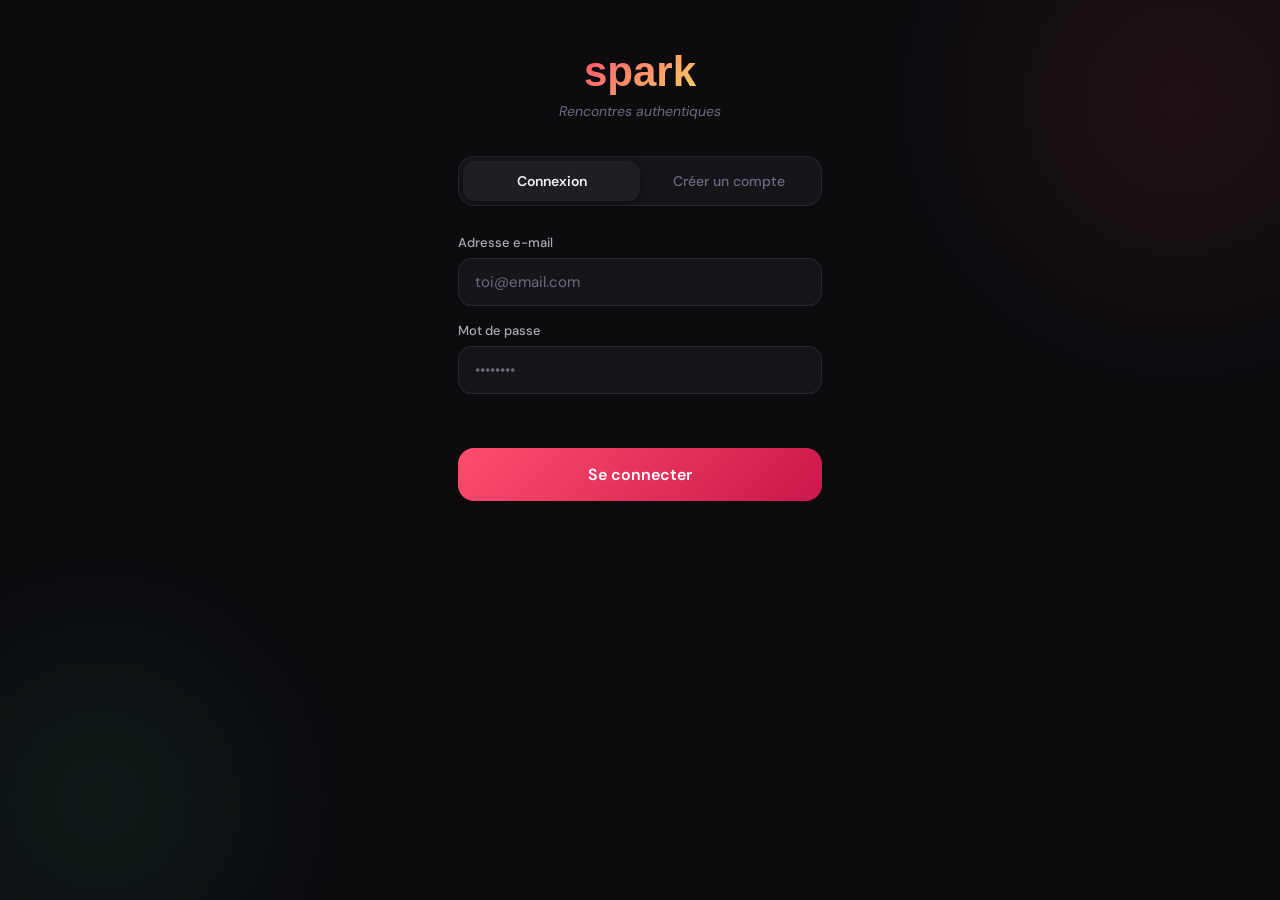
==== commit 085fc462: "change frontend" ====
--- a/frontend/index.html
+++ b/frontend/index.html
@@ -1,273 +1,148 @@
 <!DOCTYPE html>
 <html lang="fr">
 <head>
-    <meta charset="UTF-8">
-    <meta name="viewport" content="width=device-width, initial-scale=1.0">
-    <title>BrainRotMatch - L'app pour les vrais dégénérés</title>
-    <link rel="stylesheet" href="style.css">
-    <link rel="stylesheet" href="https://cdnjs.cloudflare.com/ajax/libs/font-awesome/6.4.0/css/all.min.css">
+  <meta charset="UTF-8">
+  <meta name="viewport" content="width=device-width, initial-scale=1.0">
+  <title>Spark</title>
+  <link href="https://fonts.googleapis.com/css2?family=Clash+Display:wght@400;600;700&family=Instrument+Serif:ital@0;1&family=DM+Sans:wght@300;400;500;600&display=swap" rel="stylesheet">
+  <link rel="stylesheet" href="style.css">
 </head>
 <body>
-    <div id="app">
-        <!-- Navigation Bar -->
-        <nav class="navbar">
-            <div class="nav-container">
-                <div class="logo">
-                    <i class="fas fa-brain"></i>
-                    <span>BrainRotMatch</span>
-                </div>
-                <div class="nav-buttons">
-                    <button id="loginBtn" class="btn btn-outline">Se connecter</button>
-                    <button id="signupBtn" class="btn btn-primary">S'inscrire</button>
-                </div>
-                <div id="userMenu" class="user-menu" style="display: none;">
-                    <div class="user-info">
-                        <span id="userDisplay"></span>
-                    </div>
-                    <button id="logoutBtn" class="btn btn-small">Déconnexion</button>
-                </div>
-            </div>
-        </nav>
 
-        <!-- Main Content -->
-        <main id="mainContent" class="main-content">
-            <!-- Landing Page -->
-            <section id="landingPage" class="page landing-page active">
-                <div class="landing-container">
-                    <div class="landing-content">
-                        <h1 class="landing-title">
-                            <i class="fas fa-brain"></i> BrainRotMatch
-                        </h1>
-                        <p class="landing-subtitle">L'app de rencontre pour les vrais brainrots</p>
-                        <p class="landing-description">
-                            Trouve ton âme sœur sur internet.<br>
-                            Oublie les normies. Embrace le chaos. 🎭
-                        </p>
-                        <div class="landing-buttons">
-                            <button id="landingSignupBtn" class="btn btn-primary btn-lg">
-                                <i class="fas fa-user-plus"></i> Rejoins le chaos
-                            </button>
-                            <button id="landingLoginBtn" class="btn btn-outline btn-lg">
-                                <i class="fas fa-sign-in-alt"></i> J'suis déjà là
-                            </button>
-                        </div>
-                    </div>
-                    <div class="landing-visual">
-                        <div class="floating-emoji">🧠</div>
-                        <div class="floating-emoji" style="--delay: 1s">💀</div>
-                        <div class="floating-emoji" style="--delay: 2s">🎭</div>
-                        <div class="floating-emoji" style="--delay: 3s">🔥</div>
-                    </div>
-                </div>
-            </section>
+  <div id="authScreen" class="auth-screen">
+    <div class="auth-logo">spark</div>
+    <div class="auth-tagline">Rencontres authentiques</div>
 
-            <!-- Login Page -->
-            <section id="loginPage" class="page login-page">
-                <div class="form-container">
-                    <div class="form-card">
-                        <button class="close-btn" onclick="closePage('loginPage')">
-                            <i class="fas fa-times"></i>
-                        </button>
-                        <h2>Se connecter</h2>
-                        <form id="loginForm" class="auth-form">
-                            <div class="form-group">
-                                <label for="loginEmail">Email</label>
-                                <input 
-                                    type="email" 
-                                    id="loginEmail" 
-                                    name="email" 
-                                    placeholder="ton@email.com" 
-                                    required
-                                >
-                            </div>
-                            <div class="form-group">
-                                <label for="loginPassword">Mot de passe</label>
-                                <input 
-                                    type="password" 
-                                    id="loginPassword" 
-                                    name="password" 
-                                    placeholder="••••••••" 
-                                    required
-                                >
-                            </div>
-                            <button type="submit" class="btn btn-primary btn-full">
-                                Me connecter
-                            </button>
-                        </form>
-                        <p class="form-link">
-                            Pas encore inscrit ? 
-                            <button onclick="switchPage('loginPage', 'signupPage')" class="link-btn">
-                                S'inscrire
-                            </button>
-                        </p>
-                    </div>
-                </div>
-            </section>
-
-            <!-- Signup Page -->
-            <section id="signupPage" class="page signup-page">
-                <div class="form-container">
-                    <div class="form-card">
-                        <button class="close-btn" onclick="closePage('signupPage')">
-                            <i class="fas fa-times"></i>
-                        </button>
-                        <h2>Rejoins le chaos</h2>
-                        <form id="signupForm" class="auth-form">
-                            <div class="form-group">
-                                <label for="signupUsername">Nom d'utilisateur</label>
-                                <input 
-                                    type="text" 
-                                    id="signupUsername" 
-                                    name="username" 
-                                    placeholder="ton_pseudo_chelou" 
-                                    required
-                                >
-                            </div>
-                            <div class="form-group">
-                                <label for="signupEmail">Email</label>
-                                <input 
-                                    type="email" 
-                                    id="signupEmail" 
-                                    name="email" 
-                                    placeholder="ton@email.com" 
-                                    required
-                                >
-                            </div>
-                            <div class="form-group">
-                                <label for="signupPassword">Mot de passe</label>
-                                <input 
-                                    type="password" 
-                                    id="signupPassword" 
-                                    name="password" 
-                                    placeholder="••••••••" 
-                                    required
-                                >
-                            </div>
-                            <div class="form-group">
-                                <label for="signupConfirm">Confirmer le mot de passe</label>
-                                <input 
-                                    type="password" 
-                                    id="signupConfirm" 
-                                    name="confirm_password" 
-                                    placeholder="••••••••" 
-                                    required
-                                >
-                            </div>
-                            <div class="form-group">
-                                <label for="signupAge">Âge</label>
-                                <input 
-                                    type="number" 
-                                    id="signupAge" 
-                                    name="age" 
-                                    placeholder="18" 
-                                    min="18" 
-                                    required
-                                >
-                            </div>
-                            <div class="form-group">
-                                <label for="signupBio">Bio (dis-nous quelque chose de chelou)</label>
-                                <textarea 
-                                    id="signupBio" 
-                                    name="bio" 
-                                    placeholder="Je suis fan de memes sans sens et j'aime les animes..." 
-                                    rows="3"
-                                ></textarea>
-                            </div>
-                            <div class="checkbox-group">
-                                <input 
-                                    type="checkbox" 
-                                    id="brainrotCheck" 
-                                    name="is_brainrot" 
-                                    required
-                                >
-                                <label for="brainrotCheck" class="checkbox-label">
-                                    <i class="fas fa-check-circle"></i>
-                                    Je confirme que je suis un vrai brainrot 🧠💀
-                                </label>
-                            </div>
-                            <button type="submit" class="btn btn-primary btn-full">
-                                Créer mon compte
-                            </button>
-                        </form>
-                        <p class="form-link">
-                            Déjà inscrit ? 
-                            <button onclick="switchPage('signupPage', 'loginPage')" class="link-btn">
-                                Se connecter
-                            </button>
-                        </p>
-                    </div>
-                </div>
-            </section>
-
-            <!-- Swiping Page (Main App) -->
-            <section id="swipePage" class="page swipe-page" style="display: none;">
-                <div class="swipe-container">
-                    <!-- Profile Cards Stack -->
-                    <div class="cards-stack">
-                        <div class="profile-card">
-                            <div class="card-image">
-                                <div class="placeholder-image">
-                                    <i class="fas fa-image"></i>
-                                </div>
-                            </div>
-                            <div class="card-info">
-                                <h3>Charge les profils...</h3>
-                                <p>C'est en construction 🚀</p>
-                            </div>
-                        </div>
-                    </div>
-
-                    <!-- Swipe Controls -->
-                    <div class="swipe-controls">
-                        <button id="rejectBtn" class="control-btn reject-btn" title="Non merci">
-                            <i class="fas fa-times"></i>
-                        </button>
-                        <button id="likeBtn" class="control-btn like-btn" title="Oh oui !">
-                            <i class="fas fa-heart"></i>
-                        </button>
-                    </div>
-                </div>
-
-                <!-- Keyboard Hints -->
-                <div class="keyboard-hints">
-                    <span><kbd>← </kbd> ou clic left = Non</span>
-                    <span><kbd>→ </kbd> ou clic right = Oui</span>
-                </div>
-            </section>
-
-            <!-- Profile Page -->
-            <section id="profilePage" class="page profile-page" style="display: none;">
-                <div class="profile-container">
-                    <div class="profile-card-large">
-                        <div class="profile-header">
-                            <h2 id="profileName"></h2>
-                            <button class="close-btn" onclick="closePage('profilePage')">
-                                <i class="fas fa-times"></i>
-                            </button>
-                        </div>
-                        <div class="profile-content">
-                            <div class="profile-image">
-                                <div class="placeholder-image">
-                                    <i class="fas fa-user"></i>
-                                </div>
-                            </div>
-                            <div class="profile-info">
-                                <p id="profileAge"></p>
-                                <p id="profileBio"></p>
-                            </div>
-                        </div>
-                        <button class="btn btn-primary btn-full" onclick="goToSwipe()">
-                            Retour aux matches
-                        </button>
-                    </div>
-                </div>
-            </section>
-        </main>
-
-        <!-- Toast Notifications -->
-        <div id="toastContainer" class="toast-container"></div>
+    <div class="auth-tabs">
+      <button class="auth-tab active" id="tabLogin" onclick="switchTab('login')">Connexion</button>
+      <button class="auth-tab" id="tabRegister" onclick="switchTab('register')">Créer un compte</button>
     </div>
 
-    <script src="script.js"></script>
+    <div class="auth-form" id="loginForm">
+      <div class="field">
+        <label>Adresse e-mail</label>
+        <input type="email" id="loginEmail" placeholder="toi@email.com" />
+      </div>
+      <div class="field">
+        <label>Mot de passe</label>
+        <input type="password" id="loginPassword" placeholder="••••••••" />
+      </div>
+      <div class="auth-error" id="loginError"></div>
+      <button class="btn-auth" onclick="doLogin()">Se connecter</button>
+    </div>
+
+    <div class="auth-form hidden" id="registerForm">
+      <div class="field">
+        <label>Prénom</label>
+        <input type="text" id="regName" placeholder="Ton prénom" maxlength="30" />
+      </div>
+      <div class="field">
+        <label>Âge</label>
+        <input type="number" id="regAge" placeholder="25" min="18" max="99" />
+      </div>
+      <div class="field">
+        <label>Description</label>
+        <textarea id="regDesc" placeholder="Parle-nous de toi en quelques mots..." maxlength="150"></textarea>
+      </div>
+      <div class="field">
+        <label>Centres d'intérêt <span class="muted">(séparés par des virgules)</span></label>
+        <input type="text" id="regTags" placeholder="Musique, Voyage, Tech" />
+      </div>
+      <div class="field">
+        <label>Adresse e-mail</label>
+        <input type="email" id="regEmail" placeholder="toi@email.com" />
+      </div>
+      <div class="field">
+        <label>Mot de passe</label>
+        <input type="password" id="regPassword" placeholder="••••••••" minlength="6" />
+      </div>
+      <div class="auth-error" id="registerError"></div>
+      <button class="btn-auth" onclick="doRegister()">Créer mon profil ✦</button>
+    </div>
+  </div>
+
+  <div id="appScreen" class="hidden">
+    <header>
+      <div class="logo">spark</div>
+      <div style="display:flex;gap:10px;align-items:center;">
+        <div class="notes-badge" id="notesBadge" onclick="toggleNotesPanel()">
+          <svg width="14" height="14" viewBox="0 0 24 24" fill="none" stroke="currentColor" stroke-width="2.5">
+            <path d="M21 15a2 2 0 0 1-2 2H7l-4 4V5a2 2 0 0 1 2-2h14a2 2 0 0 1 2 2z"/>
+          </svg>
+          <span class="count" id="notesLeft">4</span> notes
+        </div>
+        <div class="logout-btn" onclick="doLogout()" title="Se déconnecter">
+          <svg width="16" height="16" viewBox="0 0 24 24" fill="none" stroke="currentColor" stroke-width="2.5" stroke-linecap="round">
+            <path d="M9 21H5a2 2 0 0 1-2-2V5a2 2 0 0 1 2-2h4"/>
+            <polyline points="16 17 21 12 16 7"/>
+            <line x1="21" y1="12" x2="9" y2="12"/>
+          </svg>
+        </div>
+      </div>
+    </header>
+
+    <div class="stack" id="stack"></div>
+
+    <div class="empty-state" id="emptyState">
+      <div class="empty-emoji">🌙</div>
+      <div class="empty-title">C'est tout pour aujourd'hui</div>
+      <div class="empty-sub">Reviens demain pour de nouveaux profils</div>
+    </div>
+
+    <div class="empty-state" id="noUsersState">
+      <div class="empty-emoji">👀</div>
+      <div class="empty-title">Aucun profil pour l'instant</div>
+      <div class="empty-sub">Invite tes amis à créer un compte !</div>
+    </div>
+
+    <div class="actions" id="actions">
+      <button class="action-btn btn-nope" onclick="swipeCard('left')" title="Passer">
+        <svg viewBox="0 0 24 24" fill="none" stroke="#ff4d6d" stroke-width="2.5" stroke-linecap="round">
+          <line x1="18" y1="6" x2="6" y2="18"/>
+          <line x1="6" y1="6" x2="18" y2="18"/>
+        </svg>
+      </button>
+      <button class="action-btn btn-note" onclick="openNoteModal()" title="Envoyer une note" id="noteBtn">
+        <svg viewBox="0 0 24 24" fill="none" stroke="#ffd166" stroke-width="2.5" stroke-linecap="round">
+          <path d="M21 15a2 2 0 0 1-2 2H7l-4 4V5a2 2 0 0 1 2-2h14a2 2 0 0 1 2 2z"/>
+        </svg>
+      </button>
+      <button class="action-btn btn-like" onclick="swipeCard('right')" title="Liker">
+        <svg viewBox="0 0 24 24" fill="white" stroke="none">
+          <path d="M20.84 4.61a5.5 5.5 0 0 0-7.78 0L12 5.67l-1.06-1.06a5.5 5.5 0 0 0-7.78 7.78l1.06 1.06L12 21.23l7.78-7.78 1.06-1.06a5.5 5.5 0 0 0 0-7.78z"/>
+        </svg>
+      </button>
+    </div>
+
+    <div class="modal-overlay" id="modalOverlay" onclick="handleOverlayClick(event)">
+      <div class="modal">
+        <div class="modal-handle"></div>
+        <div class="modal-title" id="modalName">Envoyer une note à</div>
+        <div class="modal-sub" id="notesRemaining">Il te reste <strong>4</strong> notes aujourd'hui</div>
+        <textarea class="note-textarea" id="noteText" placeholder="Dis quelque chose d'authentique..." maxlength="200"></textarea>
+        <div class="char-count"><span id="charCount">0</span>/200</div>
+        <div class="modal-actions">
+          <button class="btn btn-cancel" onclick="closeModal()">Annuler</button>
+          <button class="btn btn-send" id="sendBtn" onclick="sendNote()">Envoyer avec le like ❤️</button>
+        </div>
+      </div>
+    </div>
+
+    <div class="notes-panel" id="notesPanel">
+      <div class="panel-header">
+        <div class="panel-title">Notes envoyées</div>
+        <div class="panel-close" onclick="toggleNotesPanel()">
+          <svg width="16" height="16" viewBox="0 0 24 24" fill="none" stroke="currentColor" stroke-width="2.5">
+            <line x1="18" y1="6" x2="6" y2="18"/>
+            <line x1="6" y1="6" x2="18" y2="18"/>
+          </svg>
+        </div>
+      </div>
+      <div id="notesList"></div>
+    </div>
+  </div>
+
+  <div class="toast-container" id="toastContainer"></div>
+  <script src="app.js"></script>
 </body>
-</html>+</html>
--- a/frontend/style.css
+++ b/frontend/style.css
@@ -1,1761 +1,617 @@
 :root {
-  /* Primitive Color Tokens */
-  --color-white: rgba(255, 255, 255, 1);
-  --color-black: rgba(0, 0, 0, 1);
-  --color-cream-50: rgba(252, 252, 249, 1);
-  --color-cream-100: rgba(255, 255, 253, 1);
-  --color-gray-200: rgba(245, 245, 245, 1);
-  --color-gray-300: rgba(167, 169, 169, 1);
-  --color-gray-400: rgba(119, 124, 124, 1);
-  --color-slate-500: rgba(98, 108, 113, 1);
-  --color-brown-600: rgba(94, 82, 64, 1);
-  --color-charcoal-700: rgba(31, 33, 33, 1);
-  --color-charcoal-800: rgba(38, 40, 40, 1);
-  --color-slate-900: rgba(19, 52, 59, 1);
-  --color-teal-300: rgba(50, 184, 198, 1);
-  --color-teal-400: rgba(45, 166, 178, 1);
-  --color-teal-500: rgba(33, 128, 141, 1);
-  --color-teal-600: rgba(29, 116, 128, 1);
-  --color-teal-700: rgba(26, 104, 115, 1);
-  --color-teal-800: rgba(41, 150, 161, 1);
-  --color-red-400: rgba(255, 84, 89, 1);
-  --color-red-500: rgba(192, 21, 47, 1);
-  --color-orange-400: rgba(230, 129, 97, 1);
-  --color-orange-500: rgba(168, 75, 47, 1);
-
-  /* RGB versions for opacity control */
-  --color-brown-600-rgb: 94, 82, 64;
-  --color-teal-500-rgb: 33, 128, 141;
-  --color-slate-900-rgb: 19, 52, 59;
-  --color-slate-500-rgb: 98, 108, 113;
-  --color-red-500-rgb: 192, 21, 47;
-  --color-red-400-rgb: 255, 84, 89;
-  --color-orange-500-rgb: 168, 75, 47;
-  --color-orange-400-rgb: 230, 129, 97;
-
-  /* Background color tokens (Light Mode) */
-  --color-bg-1: rgba(59, 130, 246, 0.08); /* Light blue */
-  --color-bg-2: rgba(245, 158, 11, 0.08); /* Light yellow */
-  --color-bg-3: rgba(34, 197, 94, 0.08); /* Light green */
-  --color-bg-4: rgba(239, 68, 68, 0.08); /* Light red */
-  --color-bg-5: rgba(147, 51, 234, 0.08); /* Light purple */
-  --color-bg-6: rgba(249, 115, 22, 0.08); /* Light orange */
-  --color-bg-7: rgba(236, 72, 153, 0.08); /* Light pink */
-  --color-bg-8: rgba(6, 182, 212, 0.08); /* Light cyan */
-
-  /* Semantic Color Tokens (Light Mode) */
-  --color-background: var(--color-cream-50);
-  --color-surface: var(--color-cream-100);
-  --color-text: var(--color-slate-900);
-  --color-text-secondary: var(--color-slate-500);
-  --color-primary: var(--color-teal-500);
-  --color-primary-hover: var(--color-teal-600);
-  --color-primary-active: var(--color-teal-700);
-  --color-secondary: rgba(var(--color-brown-600-rgb), 0.12);
-  --color-secondary-hover: rgba(var(--color-brown-600-rgb), 0.2);
-  --color-secondary-active: rgba(var(--color-brown-600-rgb), 0.25);
-  --color-border: rgba(var(--color-brown-600-rgb), 0.2);
-  --color-btn-primary-text: var(--color-cream-50);
-  --color-card-border: rgba(var(--color-brown-600-rgb), 0.12);
-  --color-card-border-inner: rgba(var(--color-brown-600-rgb), 0.12);
-  --color-error: var(--color-red-500);
-  --color-success: var(--color-teal-500);
-  --color-warning: var(--color-orange-500);
-  --color-info: var(--color-slate-500);
-  --color-focus-ring: rgba(var(--color-teal-500-rgb), 0.4);
-  --color-select-caret: rgba(var(--color-slate-900-rgb), 0.8);
-
-  /* Common style patterns */
-  --focus-ring: 0 0 0 3px var(--color-focus-ring);
-  --focus-outline: 2px solid var(--color-primary);
-  --status-bg-opacity: 0.15;
-  --status-border-opacity: 0.25;
-  --select-caret-light: url("data:image/svg+xml,%3Csvg xmlns='http://www.w3.org/2000/svg' width='16' height='16' viewBox='0 0 24 24' fill='none' stroke='%23134252' stroke-width='2' stroke-linecap='round' stroke-linejoin='round'%3E%3Cpolyline points='6 9 12 15 18 9'%3E%3C/polyline%3E%3C/svg%3E");
-  --select-caret-dark: url("data:image/svg+xml,%3Csvg xmlns='http://www.w3.org/2000/svg' width='16' height='16' viewBox='0 0 24 24' fill='none' stroke='%23f5f5f5' stroke-width='2' stroke-linecap='round' stroke-linejoin='round'%3E%3Cpolyline points='6 9 12 15 18 9'%3E%3C/polyline%3E%3C/svg%3E");
-
-  /* RGB versions for opacity control */
-  --color-success-rgb: 33, 128, 141;
-  --color-error-rgb: 192, 21, 47;
-  --color-warning-rgb: 168, 75, 47;
-  --color-info-rgb: 98, 108, 113;
-
-  /* Typography */
-  --font-family-base: "FKGroteskNeue", "Geist", "Inter", -apple-system,
-    BlinkMacSystemFont, "Segoe UI", Roboto, sans-serif;
-  --font-family-mono: "Berkeley Mono", ui-monospace, SFMono-Regular, Menlo,
-    Monaco, Consolas, monospace;
-  --font-size-xs: 11px;
-  --font-size-sm: 12px;
-  --font-size-base: 14px;
-  --font-size-md: 14px;
-  --font-size-lg: 16px;
-  --font-size-xl: 18px;
-  --font-size-2xl: 20px;
-  --font-size-3xl: 24px;
-  --font-size-4xl: 30px;
-  --font-weight-normal: 400;
-  --font-weight-medium: 500;
-  --font-weight-semibold: 550;
-  --font-weight-bold: 600;
-  --line-height-tight: 1.2;
-  --line-height-normal: 1.5;
-  --letter-spacing-tight: -0.01em;
-
-  /* Spacing */
-  --space-0: 0;
-  --space-1: 1px;
-  --space-2: 2px;
-  --space-4: 4px;
-  --space-6: 6px;
-  --space-8: 8px;
-  --space-10: 10px;
-  --space-12: 12px;
-  --space-16: 16px;
-  --space-20: 20px;
-  --space-24: 24px;
-  --space-32: 32px;
-
-  /* Border Radius */
-  --radius-sm: 6px;
-  --radius-base: 8px;
-  --radius-md: 10px;
-  --radius-lg: 12px;
-  --radius-full: 9999px;
-
-  /* Shadows */
-  --shadow-xs: 0 1px 2px rgba(0, 0, 0, 0.02);
-  --shadow-sm: 0 1px 3px rgba(0, 0, 0, 0.04), 0 1px 2px rgba(0, 0, 0, 0.02);
-  --shadow-md: 0 4px 6px -1px rgba(0, 0, 0, 0.04),
-    0 2px 4px -1px rgba(0, 0, 0, 0.02);
-  --shadow-lg: 0 10px 15px -3px rgba(0, 0, 0, 0.04),
-    0 4px 6px -2px rgba(0, 0, 0, 0.02);
-  --shadow-inset-sm: inset 0 1px 0 rgba(255, 255, 255, 0.15),
-    inset 0 -1px 0 rgba(0, 0, 0, 0.03);
-
-  /* Animation */
-  --duration-fast: 150ms;
-  --duration-normal: 250ms;
-  --ease-standard: cubic-bezier(0.16, 1, 0.3, 1);
-
-  /* Layout */
-  --container-sm: 640px;
-  --container-md: 768px;
-  --container-lg: 1024px;
-  --container-xl: 1280px;
-}
-
-/* Dark mode colors */
-@media (prefers-color-scheme: dark) {
-  :root {
-    /* RGB versions for opacity control (Dark Mode) */
-    --color-gray-400-rgb: 119, 124, 124;
-    --color-teal-300-rgb: 50, 184, 198;
-    --color-gray-300-rgb: 167, 169, 169;
-    --color-gray-200-rgb: 245, 245, 245;
-
-    /* Background color tokens (Dark Mode) */
-    --color-bg-1: rgba(29, 78, 216, 0.15); /* Dark blue */
-    --color-bg-2: rgba(180, 83, 9, 0.15); /* Dark yellow */
-    --color-bg-3: rgba(21, 128, 61, 0.15); /* Dark green */
-    --color-bg-4: rgba(185, 28, 28, 0.15); /* Dark red */
-    --color-bg-5: rgba(107, 33, 168, 0.15); /* Dark purple */
-    --color-bg-6: rgba(194, 65, 12, 0.15); /* Dark orange */
-    --color-bg-7: rgba(190, 24, 93, 0.15); /* Dark pink */
-    --color-bg-8: rgba(8, 145, 178, 0.15); /* Dark cyan */
-
-    /* Semantic Color Tokens (Dark Mode) */
-    --color-background: var(--color-charcoal-700);
-    --color-surface: var(--color-charcoal-800);
-    --color-text: var(--color-gray-200);
-    --color-text-secondary: rgba(var(--color-gray-300-rgb), 0.7);
-    --color-primary: var(--color-teal-300);
-    --color-primary-hover: var(--color-teal-400);
-    --color-primary-active: var(--color-teal-800);
-    --color-secondary: rgba(var(--color-gray-400-rgb), 0.15);
-    --color-secondary-hover: rgba(var(--color-gray-400-rgb), 0.25);
-    --color-secondary-active: rgba(var(--color-gray-400-rgb), 0.3);
-    --color-border: rgba(var(--color-gray-400-rgb), 0.3);
-    --color-error: var(--color-red-400);
-    --color-success: var(--color-teal-300);
-    --color-warning: var(--color-orange-400);
-    --color-info: var(--color-gray-300);
-    --color-focus-ring: rgba(var(--color-teal-300-rgb), 0.4);
-    --color-btn-primary-text: var(--color-slate-900);
-    --color-card-border: rgba(var(--color-gray-400-rgb), 0.2);
-    --color-card-border-inner: rgba(var(--color-gray-400-rgb), 0.15);
-    --shadow-inset-sm: inset 0 1px 0 rgba(255, 255, 255, 0.1),
-      inset 0 -1px 0 rgba(0, 0, 0, 0.15);
-    --button-border-secondary: rgba(var(--color-gray-400-rgb), 0.2);
-    --color-border-secondary: rgba(var(--color-gray-400-rgb), 0.2);
-    --color-select-caret: rgba(var(--color-gray-200-rgb), 0.8);
-
-    /* Common style patterns - updated for dark mode */
-    --focus-ring: 0 0 0 3px var(--color-focus-ring);
-    --focus-outline: 2px solid var(--color-primary);
-    --status-bg-opacity: 0.15;
-    --status-border-opacity: 0.25;
-    --select-caret-light: url("data:image/svg+xml,%3Csvg xmlns='http://www.w3.org/2000/svg' width='16' height='16' viewBox='0 0 24 24' fill='none' stroke='%23134252' stroke-width='2' stroke-linecap='round' stroke-linejoin='round'%3E%3Cpolyline points='6 9 12 15 18 9'%3E%3C/polyline%3E%3C/svg%3E");
-    --select-caret-dark: url("data:image/svg+xml,%3Csvg xmlns='http://www.w3.org/2000/svg' width='16' height='16' viewBox='0 0 24 24' fill='none' stroke='%23f5f5f5' stroke-width='2' stroke-linecap='round' stroke-linejoin='round'%3E%3Cpolyline points='6 9 12 15 18 9'%3E%3C/polyline%3E%3C/svg%3E");
-
-    /* RGB versions for dark mode */
-    --color-success-rgb: var(--color-teal-300-rgb);
-    --color-error-rgb: var(--color-red-400-rgb);
-    --color-warning-rgb: var(--color-orange-400-rgb);
-    --color-info-rgb: var(--color-gray-300-rgb);
-  }
-}
-
-/* Data attribute for manual theme switching */
-[data-color-scheme="dark"] {
-  /* RGB versions for opacity control (dark mode) */
-  --color-gray-400-rgb: 119, 124, 124;
-  --color-teal-300-rgb: 50, 184, 198;
-  --color-gray-300-rgb: 167, 169, 169;
-  --color-gray-200-rgb: 245, 245, 245;
-
-  /* Colorful background palette - Dark Mode */
-  --color-bg-1: rgba(29, 78, 216, 0.15); /* Dark blue */
-  --color-bg-2: rgba(180, 83, 9, 0.15); /* Dark yellow */
-  --color-bg-3: rgba(21, 128, 61, 0.15); /* Dark green */
-  --color-bg-4: rgba(185, 28, 28, 0.15); /* Dark red */
-  --color-bg-5: rgba(107, 33, 168, 0.15); /* Dark purple */
-  --color-bg-6: rgba(194, 65, 12, 0.15); /* Dark orange */
-  --color-bg-7: rgba(190, 24, 93, 0.15); /* Dark pink */
-  --color-bg-8: rgba(8, 145, 178, 0.15); /* Dark cyan */
-
-  /* Semantic Color Tokens (Dark Mode) */
-  --color-background: var(--color-charcoal-700);
-  --color-surface: var(--color-charcoal-800);
-  --color-text: var(--color-gray-200);
-  --color-text-secondary: rgba(var(--color-gray-300-rgb), 0.7);
-  --color-primary: var(--color-teal-300);
-  --color-primary-hover: var(--color-teal-400);
-  --color-primary-active: var(--color-teal-800);
-  --color-secondary: rgba(var(--color-gray-400-rgb), 0.15);
-  --color-secondary-hover: rgba(var(--color-gray-400-rgb), 0.25);
-  --color-secondary-active: rgba(var(--color-gray-400-rgb), 0.3);
-  --color-border: rgba(var(--color-gray-400-rgb), 0.3);
-  --color-error: var(--color-red-400);
-  --color-success: var(--color-teal-300);
-  --color-warning: var(--color-orange-400);
-  --color-info: var(--color-gray-300);
-  --color-focus-ring: rgba(var(--color-teal-300-rgb), 0.4);
-  --color-btn-primary-text: var(--color-slate-900);
-  --color-card-border: rgba(var(--color-gray-400-rgb), 0.15);
-  --color-card-border-inner: rgba(var(--color-gray-400-rgb), 0.15);
-  --shadow-inset-sm: inset 0 1px 0 rgba(255, 255, 255, 0.1),
-    inset 0 -1px 0 rgba(0, 0, 0, 0.15);
-  --color-border-secondary: rgba(var(--color-gray-400-rgb), 0.2);
-  --color-select-caret: rgba(var(--color-gray-200-rgb), 0.8);
-
-  /* Common style patterns - updated for dark mode */
-  --focus-ring: 0 0 0 3px var(--color-focus-ring);
-  --focus-outline: 2px solid var(--color-primary);
-  --status-bg-opacity: 0.15;
-  --status-border-opacity: 0.25;
-  --select-caret-light: url("data:image/svg+xml,%3Csvg xmlns='http://www.w3.org/2000/svg' width='16' height='16' viewBox='0 0 24 24' fill='none' stroke='%23134252' stroke-width='2' stroke-linecap='round' stroke-linejoin='round'%3E%3Cpolyline points='6 9 12 15 18 9'%3E%3C/polyline%3E%3C/svg%3E");
-  --select-caret-dark: url("data:image/svg+xml,%3Csvg xmlns='http://www.w3.org/2000/svg' width='16' height='16' viewBox='0 0 24 24' fill='none' stroke='%23f5f5f5' stroke-width='2' stroke-linecap='round' stroke-linejoin='round'%3E%3Cpolyline points='6 9 12 15 18 9'%3E%3C/polyline%3E%3C/svg%3E");
-
-  /* RGB versions for dark mode */
-  --color-success-rgb: var(--color-teal-300-rgb);
-  --color-error-rgb: var(--color-red-400-rgb);
-  --color-warning-rgb: var(--color-orange-400-rgb);
-  --color-info-rgb: var(--color-gray-300-rgb);
-}
-
-[data-color-scheme="light"] {
-  /* RGB versions for opacity control (light mode) */
-  --color-brown-600-rgb: 94, 82, 64;
-  --color-teal-500-rgb: 33, 128, 141;
-  --color-slate-900-rgb: 19, 52, 59;
-
-  /* Semantic Color Tokens (Light Mode) */
-  --color-background: var(--color-cream-50);
-  --color-surface: var(--color-cream-100);
-  --color-text: var(--color-slate-900);
-  --color-text-secondary: var(--color-slate-500);
-  --color-primary: var(--color-teal-500);
-  --color-primary-hover: var(--color-teal-600);
-  --color-primary-active: var(--color-teal-700);
-  --color-secondary: rgba(var(--color-brown-600-rgb), 0.12);
-  --color-secondary-hover: rgba(var(--color-brown-600-rgb), 0.2);
-  --color-secondary-active: rgba(var(--color-brown-600-rgb), 0.25);
-  --color-border: rgba(var(--color-brown-600-rgb), 0.2);
-  --color-btn-primary-text: var(--color-cream-50);
-  --color-card-border: rgba(var(--color-brown-600-rgb), 0.12);
-  --color-card-border-inner: rgba(var(--color-brown-600-rgb), 0.12);
-  --color-error: var(--color-red-500);
-  --color-success: var(--color-teal-500);
-  --color-warning: var(--color-orange-500);
-  --color-info: var(--color-slate-500);
-  --color-focus-ring: rgba(var(--color-teal-500-rgb), 0.4);
-
-  /* RGB versions for light mode */
-  --color-success-rgb: var(--color-teal-500-rgb);
-  --color-error-rgb: var(--color-red-500-rgb);
-  --color-warning-rgb: var(--color-orange-500-rgb);
-  --color-info-rgb: var(--color-slate-500-rgb);
-}
-
-/* Base styles */
-html {
-  font-size: var(--font-size-base);
-  font-family: var(--font-family-base);
-  line-height: var(--line-height-normal);
-  color: var(--color-text);
-  background-color: var(--color-background);
-  -webkit-font-smoothing: antialiased;
-  box-sizing: border-box;
-}
+  --bg: #0c0c0f;
+  --surface: #16161a;
+  --card-bg: #1e1e24;
+  --accent: #ff4d6d;
+  --accent2: #4dffb4;
+  --accent3: #ffd166;
+  --text: #f0f0f5;
+  --muted: #6b6b7f;
+  --border: rgba(255,255,255,0.07);
+  --like: #4dffb4;
+  --nope: #ff4d6d;
+  --shadow: 0 32px 80px rgba(0,0,0,0.6);
+}
+
+* { box-sizing: border-box; margin: 0; padding: 0; }
 
 body {
-  margin: 0;
-  padding: 0;
-}
-
-*,
-*::before,
-*::after {
-  box-sizing: inherit;
-}
-
-/* Typography */
-h1,
-h2,
-h3,
-h4,
-h5,
-h6 {
-  margin: 0;
-  font-weight: var(--font-weight-semibold);
-  line-height: var(--line-height-tight);
-  color: var(--color-text);
-  letter-spacing: var(--letter-spacing-tight);
-}
-
-h1 {
-  font-size: var(--font-size-4xl);
-}
-h2 {
-  font-size: var(--font-size-3xl);
-}
-h3 {
-  font-size: var(--font-size-2xl);
-}
-h4 {
-  font-size: var(--font-size-xl);
-}
-h5 {
-  font-size: var(--font-size-lg);
-}
-h6 {
-  font-size: var(--font-size-md);
-}
-
-p {
-  margin: 0 0 var(--space-16) 0;
-}
-
-a {
-  color: var(--color-primary);
-  text-decoration: none;
-  transition: color var(--duration-fast) var(--ease-standard);
-}
-
-a:hover {
-  color: var(--color-primary-hover);
-}
-
-code,
-pre {
-  font-family: var(--font-family-mono);
-  font-size: calc(var(--font-size-base) * 0.95);
-  background-color: var(--color-secondary);
-  border-radius: var(--radius-sm);
-}
-
-code {
-  padding: var(--space-1) var(--space-4);
-}
-
-pre {
-  padding: var(--space-16);
-  margin: var(--space-16) 0;
-  overflow: auto;
-  border: 1px solid var(--color-border);
-}
-
-pre code {
-  background: none;
-  padding: 0;
-}
-
-/* Buttons */
+  background: var(--bg);
+  color: var(--text);
+  font-family: 'DM Sans', sans-serif;
+  height: 100dvh;
+  display: flex;
+  flex-direction: column;
+  align-items: center;
+  overflow: hidden;
+  position: relative;
+}
+
+/* Ambient background */
+body::before {
+  content: '';
+  position: fixed;
+  width: 600px; height: 600px;
+  background: radial-gradient(circle, rgba(255,77,109,0.08) 0%, transparent 70%);
+  top: -200px; right: -200px;
+  pointer-events: none;
+}
+body::after {
+  content: '';
+  position: fixed;
+  width: 500px; height: 500px;
+  background: radial-gradient(circle, rgba(77,255,180,0.06) 0%, transparent 70%);
+  bottom: -150px; left: -150px;
+  pointer-events: none;
+}
+
+/* ── HEADER ── */
+header {
+  width: 100%;
+  max-width: 420px;
+  padding: 20px 24px 0;
+  display: flex;
+  justify-content: space-between;
+  align-items: center;
+  position: relative;
+  z-index: 10;
+}
+
+.logo {
+  font-family: 'Clash Display', sans-serif;
+  font-size: 26px;
+  font-weight: 700;
+  letter-spacing: -0.5px;
+  background: linear-gradient(135deg, var(--accent), var(--accent3));
+  -webkit-background-clip: text;
+  -webkit-text-fill-color: transparent;
+}
+
+.notes-badge {
+  display: flex;
+  align-items: center;
+  gap: 6px;
+  background: var(--surface);
+  border: 1px solid var(--border);
+  border-radius: 20px;
+  padding: 6px 14px;
+  font-size: 13px;
+  font-weight: 500;
+  color: var(--muted);
+  cursor: pointer;
+  transition: all .3s;
+}
+.notes-badge .count {
+  color: var(--accent3);
+  font-weight: 700;
+  font-size: 15px;
+}
+.notes-badge.pulse {
+  border-color: var(--accent3);
+  box-shadow: 0 0 12px rgba(255,209,102,0.3);
+}
+
+/* ── CARD STACK ── */
+.stack {
+  position: relative;
+  width: 340px;
+  height: 480px;
+  margin: 28px auto 0;
+  flex-shrink: 0;
+}
+
+.card {
+  position: absolute;
+  width: 100%;
+  height: 100%;
+  border-radius: 24px;
+  overflow: hidden;
+  cursor: grab;
+  user-select: none;
+  box-shadow: var(--shadow);
+  transform-origin: center bottom;
+  transition: transform 0.15s ease;
+  will-change: transform;
+  touch-action: none;
+}
+.card:active { cursor: grabbing; }
+.card:nth-child(1) { z-index: 3; }
+.card:nth-child(2) { z-index: 2; transform: scale(0.96) translateY(14px); }
+.card:nth-child(3) { z-index: 1; transform: scale(0.92) translateY(28px); }
+
+.card-gradient {
+  position: absolute;
+  bottom: 0; left: 0; right: 0;
+  height: 65%;
+  background: linear-gradient(to top, rgba(8,8,12,0.95) 0%, rgba(8,8,12,0.6) 50%, transparent 100%);
+  pointer-events: none;
+}
+
+.card-info {
+  position: absolute;
+  bottom: 0; left: 0; right: 0;
+  padding: 24px 22px 20px;
+}
+.card-name {
+  font-family: 'Clash Display', sans-serif;
+  font-size: 28px;
+  font-weight: 700;
+  line-height: 1.1;
+  letter-spacing: -0.5px;
+}
+.card-age {
+  font-family: 'Instrument Serif', serif;
+  font-style: italic;
+  font-size: 18px;
+  color: rgba(240,240,245,0.6);
+  margin-left: 8px;
+}
+.card-desc {
+  font-size: 13.5px;
+  color: rgba(240,240,245,0.55);
+  margin-top: 6px;
+  font-weight: 300;
+  line-height: 1.4;
+}
+.card-tags {
+  display: flex;
+  flex-wrap: wrap;
+  gap: 6px;
+  margin-top: 10px;
+}
+.tag {
+  background: rgba(255,255,255,0.1);
+  border: 1px solid rgba(255,255,255,0.12);
+  border-radius: 20px;
+  padding: 3px 11px;
+  font-size: 11.5px;
+  font-weight: 500;
+  color: rgba(240,240,245,0.7);
+  backdrop-filter: blur(4px);
+}
+
+/* ── SWIPE INDICATORS ── */
+.indicator {
+  position: absolute;
+  top: 32px;
+  padding: 8px 20px;
+  border-radius: 12px;
+  font-family: 'Clash Display', sans-serif;
+  font-size: 22px;
+  font-weight: 700;
+  letter-spacing: 2px;
+  border: 3px solid;
+  opacity: 0;
+  transition: opacity 0.1s;
+  pointer-events: none;
+  z-index: 10;
+}
+.indicator.like {
+  right: 20px;
+  color: var(--like);
+  border-color: var(--like);
+  transform: rotate(12deg);
+}
+.indicator.nope {
+  left: 20px;
+  color: var(--nope);
+  border-color: var(--nope);
+  transform: rotate(-12deg);
+}
+
+/* ── NOTE MODAL ── */
+.modal-overlay {
+  position: fixed;
+  inset: 0;
+  background: rgba(0,0,0,0.7);
+  backdrop-filter: blur(8px);
+  z-index: 100;
+  display: flex;
+  align-items: flex-end;
+  justify-content: center;
+  opacity: 0;
+  pointer-events: none;
+  transition: opacity 0.3s;
+}
+.modal-overlay.open {
+  opacity: 1;
+  pointer-events: all;
+}
+.modal {
+  background: var(--surface);
+  border: 1px solid var(--border);
+  border-radius: 28px 28px 0 0;
+  width: 100%;
+  max-width: 420px;
+  padding: 28px 24px 40px;
+  transform: translateY(100%);
+  transition: transform 0.4s cubic-bezier(0.34, 1.56, 0.64, 1);
+}
+.modal-overlay.open .modal {
+  transform: translateY(0);
+}
+.modal-handle {
+  width: 40px; height: 4px;
+  background: var(--border);
+  border-radius: 99px;
+  margin: 0 auto 24px;
+}
+.modal-title {
+  font-family: 'Clash Display', sans-serif;
+  font-size: 20px;
+  font-weight: 700;
+  margin-bottom: 6px;
+}
+.modal-sub {
+  font-size: 13px;
+  color: var(--muted);
+  margin-bottom: 20px;
+}
+
+.note-textarea {
+  width: 100%;
+  background: var(--card-bg);
+  border: 1px solid var(--border);
+  border-radius: 16px;
+  padding: 16px;
+  color: var(--text);
+  font-family: 'DM Sans', sans-serif;
+  font-size: 15px;
+  resize: none;
+  height: 110px;
+  outline: none;
+  transition: border-color .2s;
+  line-height: 1.5;
+}
+.note-textarea:focus { border-color: rgba(255,77,109,0.5); }
+.note-textarea::placeholder { color: var(--muted); }
+
+.char-count {
+  font-size: 12px;
+  color: var(--muted);
+  text-align: right;
+  margin-top: 6px;
+  margin-bottom: 18px;
+}
+.modal-actions { display: flex; gap: 10px; }
+
+/* ── BUTTONS ── */
 .btn {
-  display: inline-flex;
+  flex: 1;
+  padding: 15px;
+  border-radius: 16px;
+  font-family: 'DM Sans', sans-serif;
+  font-size: 15px;
+  font-weight: 600;
+  cursor: pointer;
+  border: none;
+  transition: all .2s;
+}
+.btn-cancel {
+  background: var(--card-bg);
+  color: var(--muted);
+  border: 1px solid var(--border);
+}
+.btn-cancel:hover { background: rgba(255,255,255,0.07); }
+.btn-send {
+  background: linear-gradient(135deg, var(--accent), #c9184a);
+  color: white;
+}
+.btn-send:hover { transform: translateY(-1px); box-shadow: 0 8px 24px rgba(255,77,109,0.4); }
+.btn-send:disabled { opacity: 0.4; pointer-events: none; }
+
+/* ── ACTION BUTTONS ── */
+.actions {
+  display: flex;
   align-items: center;
   justify-content: center;
-  padding: var(--space-8) var(--space-16);
-  border-radius: var(--radius-base);
-  font-size: var(--font-size-base);
+  gap: 18px;
+  margin-top: 24px;
+  position: relative;
+  z-index: 5;
+}
+.action-btn {
+  width: 58px; height: 58px;
+  border-radius: 50%;
+  border: none;
+  cursor: pointer;
+  display: flex;
+  align-items: center;
+  justify-content: center;
+  transition: all 0.2s cubic-bezier(0.34, 1.56, 0.64, 1);
+}
+.action-btn:hover { transform: scale(1.1); }
+.action-btn:active { transform: scale(0.95); }
+.btn-nope {
+  background: var(--surface);
+  border: 2px solid rgba(255,77,109,0.3);
+  width: 64px; height: 64px;
+}
+.btn-note {
+  background: var(--surface);
+  border: 2px solid rgba(255,209,102,0.3);
+}
+.btn-like {
+  background: linear-gradient(135deg, #4dffb4, #00c896);
+  border: none;
+  width: 72px; height: 72px;
+  box-shadow: 0 8px 32px rgba(77,255,180,0.3);
+}
+.action-btn svg { width: 24px; height: 24px; pointer-events: none; }
+.btn-like svg  { width: 28px; height: 28px; }
+
+/* ── TOAST ── */
+.toast-container {
+  position: fixed;
+  top: 24px;
+  left: 50%;
+  transform: translateX(-50%);
+  z-index: 200;
+  display: flex;
+  flex-direction: column;
+  gap: 8px;
+  pointer-events: none;
+}
+.toast {
+  background: var(--surface);
+  border: 1px solid var(--border);
+  border-radius: 14px;
+  padding: 12px 20px;
+  font-size: 14px;
   font-weight: 500;
+  white-space: nowrap;
+  animation: toastIn .4s cubic-bezier(0.34, 1.56, 0.64, 1) forwards,
+             toastOut .3s ease 2.2s forwards;
+  opacity: 0;
+}
+.toast.success { border-color: rgba(77,255,180,0.4); color: var(--accent2); }
+.toast.info    { border-color: rgba(255,209,102,0.4); color: var(--accent3); }
+.toast.error   { border-color: rgba(255,77,109,0.4);  color: var(--accent);  }
+
+@keyframes toastIn {
+  from { opacity: 0; transform: translateY(-12px) scale(0.9); }
+  to   { opacity: 1; transform: translateY(0) scale(1); }
+}
+@keyframes toastOut {
+  from { opacity: 1; }
+  to   { opacity: 0; }
+}
+
+/* ── EMPTY STATE ── */
+.empty-state {
+  display: none;
+  flex-direction: column;
+  align-items: center;
+  justify-content: center;
+  width: 340px;
+  height: 480px;
+  text-align: center;
+}
+.empty-state.show { display: flex; }
+.empty-emoji { font-size: 64px; margin-bottom: 16px; }
+.empty-title {
+  font-family: 'Clash Display', sans-serif;
+  font-size: 24px;
+  font-weight: 700;
+  margin-bottom: 8px;
+}
+.empty-sub { font-size: 14px; color: var(--muted); }
+
+/* ── NOTES PANEL ── */
+.notes-panel {
+  position: fixed;
+  inset: 0;
+  z-index: 150;
+  background: var(--bg);
+  overflow-y: auto;
+  padding: 32px 24px 40px;
+  max-width: 420px;
+  left: 50%;
+  transform: translate(calc(100% + 50%), 0);
+  transition: transform 0.4s cubic-bezier(0.25, 1, 0.5, 1);
+}
+.notes-panel.open { transform: translate(-50%, 0); }
+
+.panel-header {
+  display: flex;
+  align-items: center;
+  justify-content: space-between;
+  margin-bottom: 28px;
+}
+.panel-title {
+  font-family: 'Clash Display', sans-serif;
+  font-size: 22px;
+  font-weight: 700;
+}
+.panel-close {
+  width: 36px; height: 36px;
+  background: var(--surface);
+  border: 1px solid var(--border);
+  border-radius: 50%;
+  cursor: pointer;
+  display: flex; align-items: center; justify-content: center;
+}
+
+.note-item {
+  background: var(--surface);
+  border: 1px solid var(--border);
+  border-radius: 18px;
+  padding: 16px 18px;
+  margin-bottom: 12px;
+}
+.note-item-name { font-weight: 600; font-size: 15px; margin-bottom: 6px; }
+.note-item-text { font-size: 14px; color: rgba(240,240,245,0.6); line-height: 1.5; }
+.note-item-time { font-size: 12px; color: var(--muted); margin-top: 8px; }
+
+.no-notes {
+  text-align: center;
+  color: var(--muted);
+  font-size: 14px;
+  margin-top: 60px;
+}
+
+/* ── AUTH SCREEN ── */
+.auth-screen {
+  display: flex;
+  flex-direction: column;
+  align-items: center;
+  width: 100%;
+  max-width: 420px;
+  padding: 48px 28px 40px;
+  min-height: 100dvh;
+  overflow-y: auto;
+}
+
+.auth-logo {
+  font-family: 'Clash Display', sans-serif;
+  font-size: 42px;
+  font-weight: 700;
+  background: linear-gradient(135deg, var(--accent), var(--accent3));
+  -webkit-background-clip: text;
+  -webkit-text-fill-color: transparent;
+  margin-bottom: 6px;
+}
+
+.auth-tagline {
+  font-size: 14px;
+  color: var(--muted);
+  margin-bottom: 36px;
+  font-style: italic;
+}
+
+.auth-tabs {
+  display: flex;
+  gap: 0;
+  background: var(--surface);
+  border: 1px solid var(--border);
+  border-radius: 16px;
+  padding: 4px;
+  margin-bottom: 28px;
+  width: 100%;
+}
+
+.auth-tab {
+  flex: 1;
+  padding: 11px;
+  border: none;
+  background: transparent;
+  color: var(--muted);
+  font-family: 'DM Sans', sans-serif;
+  font-size: 14px;
+  font-weight: 500;
+  border-radius: 12px;
+  cursor: pointer;
+  transition: all .2s;
+}
+
+.auth-tab.active {
+  background: var(--card-bg);
+  color: var(--text);
+  font-weight: 600;
+  box-shadow: 0 2px 8px rgba(0,0,0,0.3);
+}
+
+.auth-form {
+  width: 100%;
+  display: flex;
+  flex-direction: column;
+  gap: 16px;
+}
+
+.auth-form.hidden { display: none; }
+
+.field {
+  display: flex;
+  flex-direction: column;
+  gap: 7px;
+}
+
+.field label {
+  font-size: 13px;
+  font-weight: 500;
+  color: rgba(240,240,245,0.7);
+}
+
+.field .muted {
+  color: var(--muted);
+  font-weight: 400;
+}
+
+.field input,
+.field textarea {
+  background: var(--surface);
+  border: 1px solid var(--border);
+  border-radius: 14px;
+  padding: 13px 16px;
+  color: var(--text);
+  font-family: 'DM Sans', sans-serif;
+  font-size: 15px;
+  outline: none;
+  transition: border-color .2s;
+  width: 100%;
+}
+
+.field textarea {
+  resize: none;
+  height: 80px;
   line-height: 1.5;
+}
+
+.field input:focus,
+.field textarea:focus {
+  border-color: rgba(255,77,109,0.5);
+}
+
+.field input::placeholder,
+.field textarea::placeholder {
+  color: var(--muted);
+}
+
+/* Remove number input arrows */
+.field input[type=number]::-webkit-inner-spin-button,
+.field input[type=number]::-webkit-outer-spin-button { -webkit-appearance: none; }
+
+.auth-error {
+  font-size: 13px;
+  color: var(--accent);
+  min-height: 18px;
+  text-align: center;
+}
+
+.btn-auth {
+  width: 100%;
+  padding: 16px;
+  border-radius: 16px;
+  border: none;
+  background: linear-gradient(135deg, var(--accent), #c9184a);
+  color: white;
+  font-family: 'DM Sans', sans-serif;
+  font-size: 16px;
+  font-weight: 600;
   cursor: pointer;
-  transition: all var(--duration-normal) var(--ease-standard);
-  border: none;
-  text-decoration: none;
-  position: relative;
-}
-
-.btn:focus-visible {
-  outline: none;
-  box-shadow: var(--focus-ring);
-}
-
-.btn--primary {
-  background: var(--color-primary);
-  color: var(--color-btn-primary-text);
-}
-
-.btn--primary:hover {
-  background: var(--color-primary-hover);
-}
-
-.btn--primary:active {
-  background: var(--color-primary-active);
-}
-
-.btn--secondary {
-  background: var(--color-secondary);
-  color: var(--color-text);
-}
-
-.btn--secondary:hover {
-  background: var(--color-secondary-hover);
-}
-
-.btn--secondary:active {
-  background: var(--color-secondary-active);
-}
-
-.btn--outline {
-  background: transparent;
-  border: 1px solid var(--color-border);
-  color: var(--color-text);
-}
-
-.btn--outline:hover {
-  background: var(--color-secondary);
-}
-
-.btn--sm {
-  padding: var(--space-4) var(--space-12);
-  font-size: var(--font-size-sm);
-  border-radius: var(--radius-sm);
-}
-
-.btn--lg {
-  padding: var(--space-10) var(--space-20);
-  font-size: var(--font-size-lg);
-  border-radius: var(--radius-md);
-}
-
-.btn--full-width {
-  width: 100%;
-}
-
-.btn:disabled {
-  opacity: 0.5;
-  cursor: not-allowed;
-}
-
-/* Form elements */
-.form-control {
-  display: block;
-  width: 100%;
-  padding: var(--space-8) var(--space-12);
-  font-size: var(--font-size-md);
-  line-height: 1.5;
-  color: var(--color-text);
-  background-color: var(--color-surface);
-  border: 1px solid var(--color-border);
-  border-radius: var(--radius-base);
-  transition: border-color var(--duration-fast) var(--ease-standard),
-    box-shadow var(--duration-fast) var(--ease-standard);
-}
-
-textarea.form-control {
-  font-family: var(--font-family-base);
-  font-size: var(--font-size-base);
-}
-
-select.form-control {
-  padding: var(--space-8) var(--space-12);
-  -webkit-appearance: none;
-  -moz-appearance: none;
-  appearance: none;
-  background-image: var(--select-caret-light);
-  background-repeat: no-repeat;
-  background-position: right var(--space-12) center;
-  background-size: 16px;
-  padding-right: var(--space-32);
-}
-
-/* Add a dark mode specific caret */
-@media (prefers-color-scheme: dark) {
-  select.form-control {
-    background-image: var(--select-caret-dark);
-  }
-}
-
-/* Also handle data-color-scheme */
-[data-color-scheme="dark"] select.form-control {
-  background-image: var(--select-caret-dark);
-}
-
-[data-color-scheme="light"] select.form-control {
-  background-image: var(--select-caret-light);
-}
-
-.form-control:focus {
-  border-color: var(--color-primary);
-  outline: var(--focus-outline);
-}
-
-.form-label {
-  display: block;
-  margin-bottom: var(--space-8);
-  font-weight: var(--font-weight-medium);
-  font-size: var(--font-size-sm);
-}
-
-.form-group {
-  margin-bottom: var(--space-16);
-}
-
-/* Card component */
-.card {
-  background-color: var(--color-surface);
-  border-radius: var(--radius-lg);
-  border: 1px solid var(--color-card-border);
-  box-shadow: var(--shadow-sm);
-  overflow: hidden;
-  transition: box-shadow var(--duration-normal) var(--ease-standard);
-}
-
-.card:hover {
-  box-shadow: var(--shadow-md);
-}
-
-.card__body {
-  padding: var(--space-16);
-}
-
-.card__header,
-.card__footer {
-  padding: var(--space-16);
-  border-bottom: 1px solid var(--color-card-border-inner);
-}
-
-/* Status indicators - simplified with CSS variables */
-.status {
-  display: inline-flex;
-  align-items: center;
-  padding: var(--space-6) var(--space-12);
-  border-radius: var(--radius-full);
-  font-weight: var(--font-weight-medium);
-  font-size: var(--font-size-sm);
-}
-
-.status--success {
-  background-color: rgba(
-    var(--color-success-rgb, 33, 128, 141),
-    var(--status-bg-opacity)
-  );
-  color: var(--color-success);
-  border: 1px solid
-    rgba(var(--color-success-rgb, 33, 128, 141), var(--status-border-opacity));
-}
-
-.status--error {
-  background-color: rgba(
-    var(--color-error-rgb, 192, 21, 47),
-    var(--status-bg-opacity)
-  );
-  color: var(--color-error);
-  border: 1px solid
-    rgba(var(--color-error-rgb, 192, 21, 47), var(--status-border-opacity));
-}
-
-.status--warning {
-  background-color: rgba(
-    var(--color-warning-rgb, 168, 75, 47),
-    var(--status-bg-opacity)
-  );
-  color: var(--color-warning);
-  border: 1px solid
-    rgba(var(--color-warning-rgb, 168, 75, 47), var(--status-border-opacity));
-}
-
-.status--info {
-  background-color: rgba(
-    var(--color-info-rgb, 98, 108, 113),
-    var(--status-bg-opacity)
-  );
-  color: var(--color-info);
-  border: 1px solid
-    rgba(var(--color-info-rgb, 98, 108, 113), var(--status-border-opacity));
-}
-
-/* Container layout */
-.container {
-  width: 100%;
-  margin-right: auto;
-  margin-left: auto;
-  padding-right: var(--space-16);
-  padding-left: var(--space-16);
-}
-
-@media (min-width: 640px) {
-  .container {
-    max-width: var(--container-sm);
-  }
-}
-@media (min-width: 768px) {
-  .container {
-    max-width: var(--container-md);
-  }
-}
-@media (min-width: 1024px) {
-  .container {
-    max-width: var(--container-lg);
-  }
-}
-@media (min-width: 1280px) {
-  .container {
-    max-width: var(--container-xl);
-  }
-}
-
-/* Utility classes */
-.flex {
-  display: flex;
-}
-.flex-col {
-  flex-direction: column;
-}
-.items-center {
-  align-items: center;
-}
-.justify-center {
-  justify-content: center;
-}
-.justify-between {
-  justify-content: space-between;
-}
-.gap-4 {
-  gap: var(--space-4);
-}
-.gap-8 {
-  gap: var(--space-8);
-}
-.gap-16 {
-  gap: var(--space-16);
-}
-
-.m-0 {
-  margin: 0;
-}
-.mt-8 {
-  margin-top: var(--space-8);
-}
-.mb-8 {
-  margin-bottom: var(--space-8);
-}
-.mx-8 {
-  margin-left: var(--space-8);
-  margin-right: var(--space-8);
-}
-.my-8 {
-  margin-top: var(--space-8);
-  margin-bottom: var(--space-8);
-}
-
-.p-0 {
-  padding: 0;
-}
-.py-8 {
-  padding-top: var(--space-8);
-  padding-bottom: var(--space-8);
-}
-.px-8 {
-  padding-left: var(--space-8);
-  padding-right: var(--space-8);
-}
-.py-16 {
-  padding-top: var(--space-16);
-  padding-bottom: var(--space-16);
-}
-.px-16 {
-  padding-left: var(--space-16);
-  padding-right: var(--space-16);
-}
-
-.block {
-  display: block;
-}
-.hidden {
-  display: none;
-}
-
-/* Accessibility */
-.sr-only {
-  position: absolute;
-  width: 1px;
-  height: 1px;
-  padding: 0;
-  margin: -1px;
-  overflow: hidden;
-  clip: rect(0, 0, 0, 0);
-  white-space: nowrap;
-  border-width: 0;
-}
-
-:focus-visible {
-  outline: var(--focus-outline);
-  outline-offset: 2px;
-}
-
-/* Dark mode specifics */
-[data-color-scheme="dark"] .btn--outline {
-  border: 1px solid var(--color-border-secondary);
-}
-
-@font-face {
-  font-family: 'FKGroteskNeue';
-  src: url('https://r2cdn.perplexity.ai/fonts/FKGroteskNeue.woff2')
-    format('woff2');
-}
-
-/* END PERPLEXITY DESIGN SYSTEM */
-/* ===================================
-   VARIABLES & RESET
-   =================================== */
-:root {
-    /* Using design system variables - custom overrides only where needed */
-    --transition: all var(--duration-normal) var(--ease-standard);
-    --transition-fast: all var(--duration-fast) var(--ease-standard);
-}
-
-* {
-    margin: 0;
-    padding: 0;
-    box-sizing: border-box;
-}
-
-html {
-    scroll-behavior: smooth;
-    font-size: var(--font-size-base);
-    font-family: var(--font-family-base);
-    line-height: var(--line-height-normal);
-    color: var(--color-text);
-    background-color: var(--color-background);
-    -webkit-font-smoothing: antialiased;
-}
-
-body {
-    font-family: var(--font-family-base);
-    background: var(--color-background);
-    color: var(--color-text);
-    overflow-x: hidden;
-    min-height: 100vh;
-}
-
-/* ===================================
-   GLOBAL STYLES
-   =================================== */
-.page {
-    display: none;
-    animation: fadeIn 0.4s var(--ease-standard);
-}
-
-.page.active {
-    display: block;
-}
-
-@keyframes fadeIn {
-    from {
-        opacity: 0;
-        transform: translateY(10px);
-    }
-    to {
-        opacity: 1;
-        transform: translateY(0);
-    }
-}
-
-/* ===================================
-   NAVBAR
-   =================================== */
-.navbar {
-    background: var(--color-surface);
-    backdrop-filter: blur(10px);
-    border-bottom: 1px solid var(--color-border);
-    padding: var(--space-16) 0;
-    position: sticky;
-    top: 0;
-    z-index: 100;
-    box-shadow: var(--shadow-sm);
-}
-
-.nav-container {
-    max-width: var(--container-lg);
-    margin: 0 auto;
-    padding: 0 var(--space-32);
-    display: flex;
-    justify-content: space-between;
-    align-items: center;
-}
-
-.logo {
-    display: flex;
-    align-items: center;
-    gap: var(--space-8);
-    font-size: var(--font-size-2xl);
-    font-weight: var(--font-weight-bold);
-    color: var(--color-primary);
-    cursor: pointer;
-    transition: var(--transition);
-}
-
-.logo:hover {
-    transform: scale(1.05);
-    color: var(--color-primary-hover);
-}
-
-.nav-buttons {
-    display: flex;
-    gap: var(--space-12);
-}
-
-.user-menu {
-    display: flex;
-    align-items: center;
-    gap: var(--space-12);
-}
-
-.user-info {
-    display: flex;
-    align-items: center;
-    gap: var(--space-8);
-    padding: var(--space-8) var(--space-16);
-    background: var(--color-secondary);
-    border-radius: var(--radius-full);
-    border: 1px solid var(--color-border);
-    font-size: var(--font-size-sm);
-    color: var(--color-text);
-}
-
-/* ===================================
-   BUTTONS
-   =================================== */
-.btn {
-    padding: var(--space-10) var(--space-20);
-    border: 1px solid transparent;
-    border-radius: var(--radius-full);
-    font-size: var(--font-size-base);
-    font-weight: var(--font-weight-medium);
-    cursor: pointer;
-    transition: var(--transition);
-    display: inline-flex;
-    align-items: center;
-    gap: var(--space-8);
-    white-space: nowrap;
-    font-family: var(--font-family-base);
-}
-
-.btn:focus-visible {
-    outline: var(--focus-outline);
-    box-shadow: var(--focus-ring);
-}
-
-.btn-primary {
-    background: var(--color-primary);
-    color: var(--color-btn-primary-text);
-    box-shadow: var(--shadow-sm);
-}
-
-.btn-primary:hover {
-    background: var(--color-primary-hover);
-    transform: translateY(-2px);
-    box-shadow: var(--shadow-md);
-}
-
-.btn-primary:active {
-    transform: translateY(0);
-    background: var(--color-primary-active);
-}
-
-.btn-outline {
-    background: transparent;
-    color: var(--color-text);
-    border: 1px solid var(--color-border);
-}
-
-.btn-outline:hover {
-    background: var(--color-secondary);
-    border-color: var(--color-primary);
-}
-
-.btn-small {
-    padding: var(--space-6) var(--space-12);
-    font-size: var(--font-size-sm);
-}
-
-.btn-full {
-    width: 100%;
-}
-
-.btn-lg {
-    padding: var(--space-12) var(--space-24);
-    font-size: var(--font-size-lg);
-}
-
-.link-btn {
-    background: none;
-    border: none;
-    color: var(--color-primary);
-    cursor: pointer;
-    text-decoration: underline;
-    font-weight: var(--font-weight-medium);
-    padding: 0;
-    transition: var(--transition);
-    font-family: var(--font-family-base);
-}
-
-.link-btn:hover {
-    color: var(--color-primary-hover);
-}
-
-.close-btn {
-    background: transparent;
-    border: none;
-    color: var(--color-text);
-    font-size: var(--font-size-2xl);
-    cursor: pointer;
-    padding: var(--space-8);
-    transition: var(--transition);
-    border-radius: var(--radius-full);
-}
-
-.close-btn:hover {
-    color: var(--color-primary);
-    background: var(--color-secondary);
-}
-
-.control-btn {
-    width: 70px;
-    height: 70px;
-    border-radius: var(--radius-full);
-    border: none;
-    font-size: var(--font-size-4xl);
-    cursor: pointer;
-    transition: var(--transition);
-    display: flex;
-    align-items: center;
-    justify-content: center;
-    box-shadow: var(--shadow-md);
-}
-
-.control-btn:focus-visible {
-    outline: var(--focus-outline);
-    box-shadow: var(--focus-ring);
-}
-
-.reject-btn {
-    background: var(--color-error);
-    color: var(--color-white);
-}
-
-.reject-btn:hover {
-    transform: scale(1.1);
-    box-shadow: var(--shadow-lg);
-    opacity: 0.9;
-}
-
-.like-btn {
-    background: var(--color-primary);
-    color: var(--color-btn-primary-text);
-}
-
-.like-btn:hover {
-    transform: scale(1.1);
-    box-shadow: var(--shadow-lg);
-    background: var(--color-primary-hover);
-}
-
-/* ===================================
-   LANDING PAGE
-   =================================== */
-.landing-page {
-    min-height: calc(100vh - 70px);
-    display: flex;
-    align-items: center;
-    justify-content: center;
-    padding: var(--space-32);
-}
-
-.landing-container {
-    max-width: var(--container-lg);
-    width: 100%;
-    display: grid;
-    grid-template-columns: 1fr 1fr;
-    gap: var(--space-32);
-    align-items: center;
-}
-
-.landing-content {
-    animation: slideInLeft 0.6s var(--ease-standard);
-}
-
-@keyframes slideInLeft {
-    from {
-        opacity: 0;
-        transform: translateX(-30px);
-    }
-    to {
-        opacity: 1;
-        transform: translateX(0);
-    }
-}
-
-.landing-title {
-    font-size: var(--font-size-4xl);
-    margin-bottom: var(--space-16);
-    color: var(--color-primary);
-    font-weight: var(--font-weight-bold);
-    line-height: var(--line-height-tight);
-    letter-spacing: var(--letter-spacing-tight);
-    display: flex;
-    align-items: center;
-    gap: var(--space-16);
-}
-
-.landing-subtitle {
-    font-size: var(--font-size-xl);
-    color: var(--color-text-secondary);
-    margin-bottom: var(--space-16);
-    font-weight: var(--font-weight-medium);
-}
-
-.landing-description {
-    font-size: var(--font-size-lg);
-    color: var(--color-text-secondary);
-    margin-bottom: var(--space-32);
-    line-height: 1.6;
-}
-
-.landing-buttons {
-    display: flex;
-    gap: var(--space-16);
-    flex-wrap: wrap;
-}
-
-.landing-visual {
-    position: relative;
-    height: 400px;
-    animation: slideInRight 0.6s var(--ease-standard);
-}
-
-@keyframes slideInRight {
-    from {
-        opacity: 0;
-        transform: translateX(30px);
-    }
-    to {
-        opacity: 1;
-        transform: translateX(0);
-    }
-}
-
-.floating-emoji {
-    position: absolute;
-    font-size: 4rem;
-    animation: float 4s ease-in-out infinite;
-    --delay: 0s;
-    animation-delay: var(--delay);
-    opacity: 0.7;
-}
-
-.floating-emoji:nth-child(1) { top: 10%; left: 20%; }
-.floating-emoji:nth-child(2) { top: 40%; right: 10%; }
-.floating-emoji:nth-child(3) { bottom: 20%; left: 10%; }
-.floating-emoji:nth-child(4) { bottom: 30%; right: 20%; }
-
-@keyframes float {
-    0%, 100% {
-        transform: translateY(0px) rotate(0deg);
-    }
-    25% {
-        transform: translateY(-20px) rotate(5deg);
-    }
-    50% {
-        transform: translateY(-30px) rotate(-5deg);
-    }
-    75% {
-        transform: translateY(-10px) rotate(3deg);
-    }
-}
-
-/* ===================================
-   FORMS
-   =================================== */
-.form-container {
-    min-height: calc(100vh - 70px);
-    display: flex;
-    align-items: center;
-    justify-content: center;
-    padding: var(--space-32);
-}
-
-.form-card {
-    background: var(--color-surface);
-    backdrop-filter: blur(10px);
-    border: 1px solid var(--color-card-border);
-    border-radius: var(--radius-lg);
-    padding: var(--space-32);
-    max-width: 450px;
-    width: 100%;
-    box-shadow: var(--shadow-lg);
-    position: relative;
-    animation: slideUp 0.5s var(--ease-standard);
-}
-
-@keyframes slideUp {
-    from {
-        opacity: 0;
-        transform: translateY(30px);
-    }
-    to {
-        opacity: 1;
-        transform: translateY(0);
-    }
-}
-
-.form-card h2 {
-    font-size: var(--font-size-3xl);
-    margin-bottom: var(--space-32);
-    color: var(--color-primary);
-    font-weight: var(--font-weight-bold);
-    line-height: var(--line-height-tight);
-}
-
-.form-card .close-btn {
-    position: absolute;
-    top: var(--space-16);
-    right: var(--space-16);
-}
-
-.auth-form {
-    display: flex;
-    flex-direction: column;
-    gap: var(--space-20);
-}
-
-.form-group {
-    display: flex;
-    flex-direction: column;
-    gap: var(--space-8);
-}
-
-.form-group label {
-    font-weight: var(--font-weight-medium);
-    color: var(--color-text);
-    font-size: var(--font-size-sm);
-}
-
-.form-group input,
-.form-group textarea {
-    padding: var(--space-12) var(--space-16);
-    background: var(--color-background);
-    border: 1px solid var(--color-border);
-    border-radius: var(--radius-base);
-    color: var(--color-text);
-    font-size: var(--font-size-base);
-    font-family: var(--font-family-base);
-    transition: var(--transition);
-}
-
-.form-group input:focus,
-.form-group textarea:focus {
-    outline: var(--focus-outline);
-    border-color: var(--color-primary);
-    box-shadow: var(--focus-ring);
-}
-
-.form-group input::placeholder,
-.form-group textarea::placeholder {
-    color: var(--color-text-secondary);
-}
-
-.form-group textarea {
-    resize: vertical;
-    min-height: 100px;
-    font-family: var(--font-family-base);
-}
-
-.checkbox-group {
-    display: flex;
-    align-items: flex-start;
-    gap: var(--space-12);
-    padding: var(--space-16);
-    background: var(--color-secondary);
-    border-radius: var(--radius-base);
-    border: 1px solid var(--color-border);
-    transition: var(--transition);
-}
-
-.checkbox-group:hover {
-    border-color: var(--color-primary);
-    background: var(--color-secondary-hover);
-}
-
-.checkbox-group input[type="checkbox"] {
-    appearance: none;
-    width: 24px;
-    height: 24px;
-    border: 2px solid var(--color-primary);
-    border-radius: var(--radius-sm);
-    cursor: pointer;
-    background: transparent;
-    flex-shrink: 0;
-    display: flex;
-    align-items: center;
-    justify-content: center;
-    transition: var(--transition);
-    margin-top: 2px;
-}
-
-.checkbox-group input[type="checkbox"]:checked {
-    background: var(--color-primary);
-    border-color: var(--color-primary);
-}
-
-.checkbox-group input[type="checkbox"]:checked::after {
-    content: '✓';
-    color: var(--color-btn-primary-text);
-    font-weight: bold;
-    font-size: 1.2rem;
-}
-
-.checkbox-group input[type="checkbox"]:focus-visible {
-    outline: var(--focus-outline);
-    box-shadow: var(--focus-ring);
-}
-
-.checkbox-label {
-    display: flex;
-    align-items: center;
-    gap: var(--space-8);
-    cursor: pointer;
-    color: var(--color-text);
-    user-select: none;
-    font-size: var(--font-size-sm);
-}
-
-.form-link {
-    text-align: center;
-    color: var(--color-text-secondary);
-    margin-top: var(--space-16);
-    font-size: var(--font-size-sm);
-}
-
-.form-link .link-btn {
-    font-size: var(--font-size-sm);
-}
-
-/* ===================================
-   SWIPE PAGE
-   =================================== */
-.swipe-page {
-    min-height: calc(100vh - 70px);
-    display: flex;
-    flex-direction: column;
-    align-items: center;
-    justify-content: center;
-    padding: var(--space-32);
-}
-
-.swipe-container {
-    display: flex;
-    flex-direction: column;
-    align-items: center;
-    gap: var(--space-32);
-    max-width: 500px;
-    width: 100%;
-}
-
-.cards-stack {
-    position: relative;
-    width: 100%;
-    height: 600px;
-}
-
-.profile-card {
-    position: absolute;
-    width: 100%;
-    height: 100%;
-    background: var(--color-surface);
-    border: 1px solid var(--color-card-border);
-    border-radius: var(--radius-lg);
-    overflow: hidden;
-    box-shadow: var(--shadow-lg);
-    display: flex;
-    flex-direction: column;
-    cursor: grab;
-    user-select: none;
-    transition: var(--transition);
-    touch-action: none;
-}
-
-.profile-card:active {
-    cursor: grabbing;
-}
-
-.profile-card.swiping {
-    transition: none;
-}
-
-.card-image {
-    width: 100%;
-    height: 70%;
-    background: var(--color-secondary);
-    display: flex;
-    align-items: center;
-    justify-content: center;
-    overflow: hidden;
-    position: relative;
-}
-
-.card-image img {
-    width: 100%;
-    height: 100%;
-    object-fit: cover;
-}
-
-.placeholder-image {
-    display: flex;
-    align-items: center;
-    justify-content: center;
-    width: 100%;
-    height: 100%;
-    font-size: 4rem;
-    color: var(--color-primary);
-    opacity: 0.5;
-}
-
-.card-info {
-    padding: var(--space-20);
-    display: flex;
-    flex-direction: column;
-    gap: var(--space-8);
-    flex-grow: 1;
-    justify-content: flex-end;
-}
-
-.card-info h3 {
-    font-size: var(--font-size-2xl);
-    color: var(--color-text);
-    font-weight: var(--font-weight-semibold);
-}
-
-.card-info p {
-    color: var(--color-text-secondary);
-    font-size: var(--font-size-base);
-}
-
-.swipe-controls {
-    display: flex;
-    gap: var(--space-32);
-    justify-content: center;
-}
-
-.keyboard-hints {
-    display: flex;
-    gap: var(--space-24);
-    justify-content: center;
-    flex-wrap: wrap;
-    color: var(--color-text-secondary);
-    font-size: var(--font-size-sm);
-    margin-top: var(--space-32);
-}
-
-.keyboard-hints kbd {
-    background: var(--color-secondary);
-    padding: var(--space-6) var(--space-12);
-    border-radius: var(--radius-sm);
-    border: 1px solid var(--color-border);
-    font-family: var(--font-family-mono);
-    font-size: var(--font-size-xs);
-}
-
-/* ===================================
-   PROFILE PAGE
-   =================================== */
-.profile-page {
-    min-height: calc(100vh - 70px);
-    display: flex;
-    align-items: center;
-    justify-content: center;
-    padding: var(--space-32);
-}
-
-.profile-container {
-    max-width: 600px;
-    width: 100%;
-}
-
-.profile-card-large {
-    background: var(--color-surface);
-    backdrop-filter: blur(10px);
-    border: 1px solid var(--color-card-border);
-    border-radius: var(--radius-lg);
-    overflow: hidden;
-    box-shadow: var(--shadow-lg);
-}
-
-.profile-header {
-    display: flex;
-    justify-content: space-between;
-    align-items: center;
-    padding: var(--space-32);
-    border-bottom: 1px solid var(--color-card-border-inner);
-}
-
-.profile-header h2 {
-    font-size: var(--font-size-3xl);
-    color: var(--color-text);
-    font-weight: var(--font-weight-bold);
-}
-
-.profile-content {
-    padding: var(--space-32);
-    display: flex;
-    flex-direction: column;
-    gap: var(--space-32);
-}
-
-.profile-image {
-    width: 100%;
-    height: 300px;
-    background: var(--color-secondary);
-    border-radius: var(--radius-md);
-    display: flex;
-    align-items: center;
-    justify-content: center;
-    overflow: hidden;
-}
-
-.profile-image img {
-    width: 100%;
-    height: 100%;
-    object-fit: cover;
-}
-
-.profile-info {
-    display: flex;
-    flex-direction: column;
-    gap: var(--space-16);
-}
-
-.profile-info p {
-    color: var(--color-text-secondary);
-    line-height: 1.6;
-    font-size: var(--font-size-base);
-}
-
-/* ===================================
-   TOAST NOTIFICATIONS
-   =================================== */
-.toast-container {
-    position: fixed;
-    top: 20px;
-    right: 20px;
-    z-index: 1000;
-    display: flex;
-    flex-direction: column;
-    gap: var(--space-12);
-}
-
-.toast {
-    padding: var(--space-16) var(--space-20);
-    background: var(--color-surface);
-    border-left: 4px solid var(--color-primary);
-    border-radius: var(--radius-base);
-    box-shadow: var(--shadow-md);
-    animation: slideInToast 0.4s var(--ease-standard);
-    max-width: 400px;
-    border: 1px solid var(--color-card-border);
-    color: var(--color-text);
-}
-
-@keyframes slideInToast {
-    from {
-        opacity: 0;
-        transform: translateX(400px);
-    }
-    to {
-        opacity: 1;
-        transform: translateX(0);
-    }
-}
-
-.toast.success {
-    border-left-color: var(--color-success);
-}
-
-.toast.error {
-    border-left-color: var(--color-error);
-}
-
-.toast.info {
-    border-left-color: var(--color-info);
-}
-
-/* ===================================
-   RESPONSIVE - TABLET
-   =================================== */
-@media (max-width: 768px) {
-    .nav-container {
-        padding: 0 var(--space-16);
-    }
-    
-    .nav-buttons {
-        gap: var(--space-8);
-    }
-    
-    .btn {
-        padding: var(--space-8) var(--space-16);
-        font-size: var(--font-size-sm);
-    }
-    
-    .form-card {
-        padding: var(--space-24);
-    }
-    
-    .cards-stack {
-        height: 500px;
-    }
-    
-    .swipe-controls {
-        gap: var(--space-24);
-    }
-    
-    .control-btn {
-        width: 60px;
-        height: 60px;
-        font-size: var(--font-size-3xl);
-    }
-    
-    .keyboard-hints {
-        display: none;
-    }
-    
-    .toast-container {
-        left: 10px;
-        right: 10px;
-        top: 80px;
-    }
-    
-    .toast {
-        max-width: none;
-    }
-    
-    .landing-container {
-        grid-template-columns: 1fr;
-        gap: var(--space-32);
-    }
-    
-    .landing-title {
-        font-size: var(--font-size-3xl);
-    }
-    
-    .landing-visual {
-        height: 250px;
-    }
-}
-
-/* ===================================
-   RESPONSIVE - MOBILE PORTRAIT
-   =================================== */
-@media (max-width: 480px) {
-    .nav-container {
-        padding: 0 var(--space-12);
-        flex-wrap: wrap;
-        gap: var(--space-8);
-    }
-    
-    .logo {
-        font-size: var(--font-size-xl);
-    }
-    
-    .nav-buttons {
-        gap: var(--space-6);
-        flex-wrap: wrap;
-    }
-    
-    .user-menu {
-        gap: var(--space-8);
-        flex-wrap: wrap;
-    }
-    
-    .user-info {
-        padding: var(--space-6) var(--space-12);
-        font-size: var(--font-size-xs);
-    }
-    
-    .btn {
-        padding: var(--space-6) var(--space-12);
-        font-size: var(--font-size-xs);
-    }
-    
-    .btn-lg {
-        padding: var(--space-10) var(--space-20);
-        font-size: var(--font-size-base);
-    }
-    
-    .landing-page {
-        padding: var(--space-16);
-    }
-    
-    .landing-container {
-        gap: var(--space-24);
-    }
-    
-    .landing-title {
-        font-size: var(--font-size-2xl);
-        flex-direction: column;
-        align-items: flex-start;
-        gap: var(--space-8);
-    }
-    
-    .landing-subtitle {
-        font-size: var(--font-size-lg);
-    }
-    
-    .landing-description {
-        font-size: var(--font-size-base);
-        margin-bottom: var(--space-24);
-    }
-    
-    .landing-buttons {
-        flex-direction: column;
-        width: 100%;
-        gap: var(--space-12);
-    }
-    
-    .landing-buttons .btn {
-        width: 100%;
-        justify-content: center;
-    }
-    
-    .landing-visual {
-        height: 200px;
-    }
-    
-    .floating-emoji {
-        font-size: 3rem;
-    }
-    
-    .form-container {
-        padding: var(--space-16);
-    }
-    
-    .form-card {
-        padding: var(--space-20);
-        border-radius: var(--radius-md);
-    }
-    
-    .form-card h2 {
-        font-size: var(--font-size-2xl);
-        margin-bottom: var(--space-24);
-    }
-    
-    .auth-form {
-        gap: var(--space-16);
-    }
-    
-    .swipe-page {
-        padding: var(--space-16);
-    }
-    
-    .swipe-container {
-        gap: var(--space-24);
-    }
-    
-    .cards-stack {
-        height: 450px;
-    }
-    
-    .card-info {
-        padding: var(--space-16);
-    }
-    
-    .card-info h3 {
-        font-size: var(--font-size-xl);
-    }
-    
-    .card-info p {
-        font-size: var(--font-size-sm);
-    }
-    
-    .swipe-controls {
-        gap: var(--space-16);
-    }
-    
-    .control-btn {
-        width: 55px;
-        height: 55px;
-        font-size: var(--font-size-2xl);
-    }
-    
-    .profile-page {
-        padding: var(--space-16);
-    }
-    
-    .profile-header {
-        padding: var(--space-20);
-    }
-    
-    .profile-header h2 {
-        font-size: var(--font-size-2xl);
-    }
-    
-    .profile-content {
-        padding: var(--space-20);
-        gap: var(--space-24);
-    }
-    
-    .profile-image {
-        height: 250px;
-    }
-    
-    .profile-info {
-        gap: var(--space-12);
-    }
-    
-    .profile-info p {
-        font-size: var(--font-size-sm);
-    }
-    
-    .toast-container {
-        left: var(--space-8);
-        right: var(--space-8);
-        top: 70px;
-    }
-    
-    .toast {
-        padding: var(--space-12) var(--space-16);
-        font-size: var(--font-size-sm);
-    }
-}+  transition: all .2s;
+  margin-top: 4px;
+}
+
+.btn-auth:hover {
+  transform: translateY(-1px);
+  box-shadow: 0 8px 24px rgba(255,77,109,0.4);
+}
+
+.btn-auth:active { transform: scale(0.98); }
+
+/* ── LOGOUT BTN ── */
+.logout-btn {
+  width: 36px; height: 36px;
+  background: var(--surface);
+  border: 1px solid var(--border);
+  border-radius: 50%;
+  display: flex; align-items: center; justify-content: center;
+  cursor: pointer;
+  color: var(--muted);
+  transition: all .2s;
+}
+.logout-btn:hover { border-color: rgba(255,77,109,0.4); color: var(--accent); }
+
+/* ── HIDDEN ── */
+.hidden { display: none !important; }
